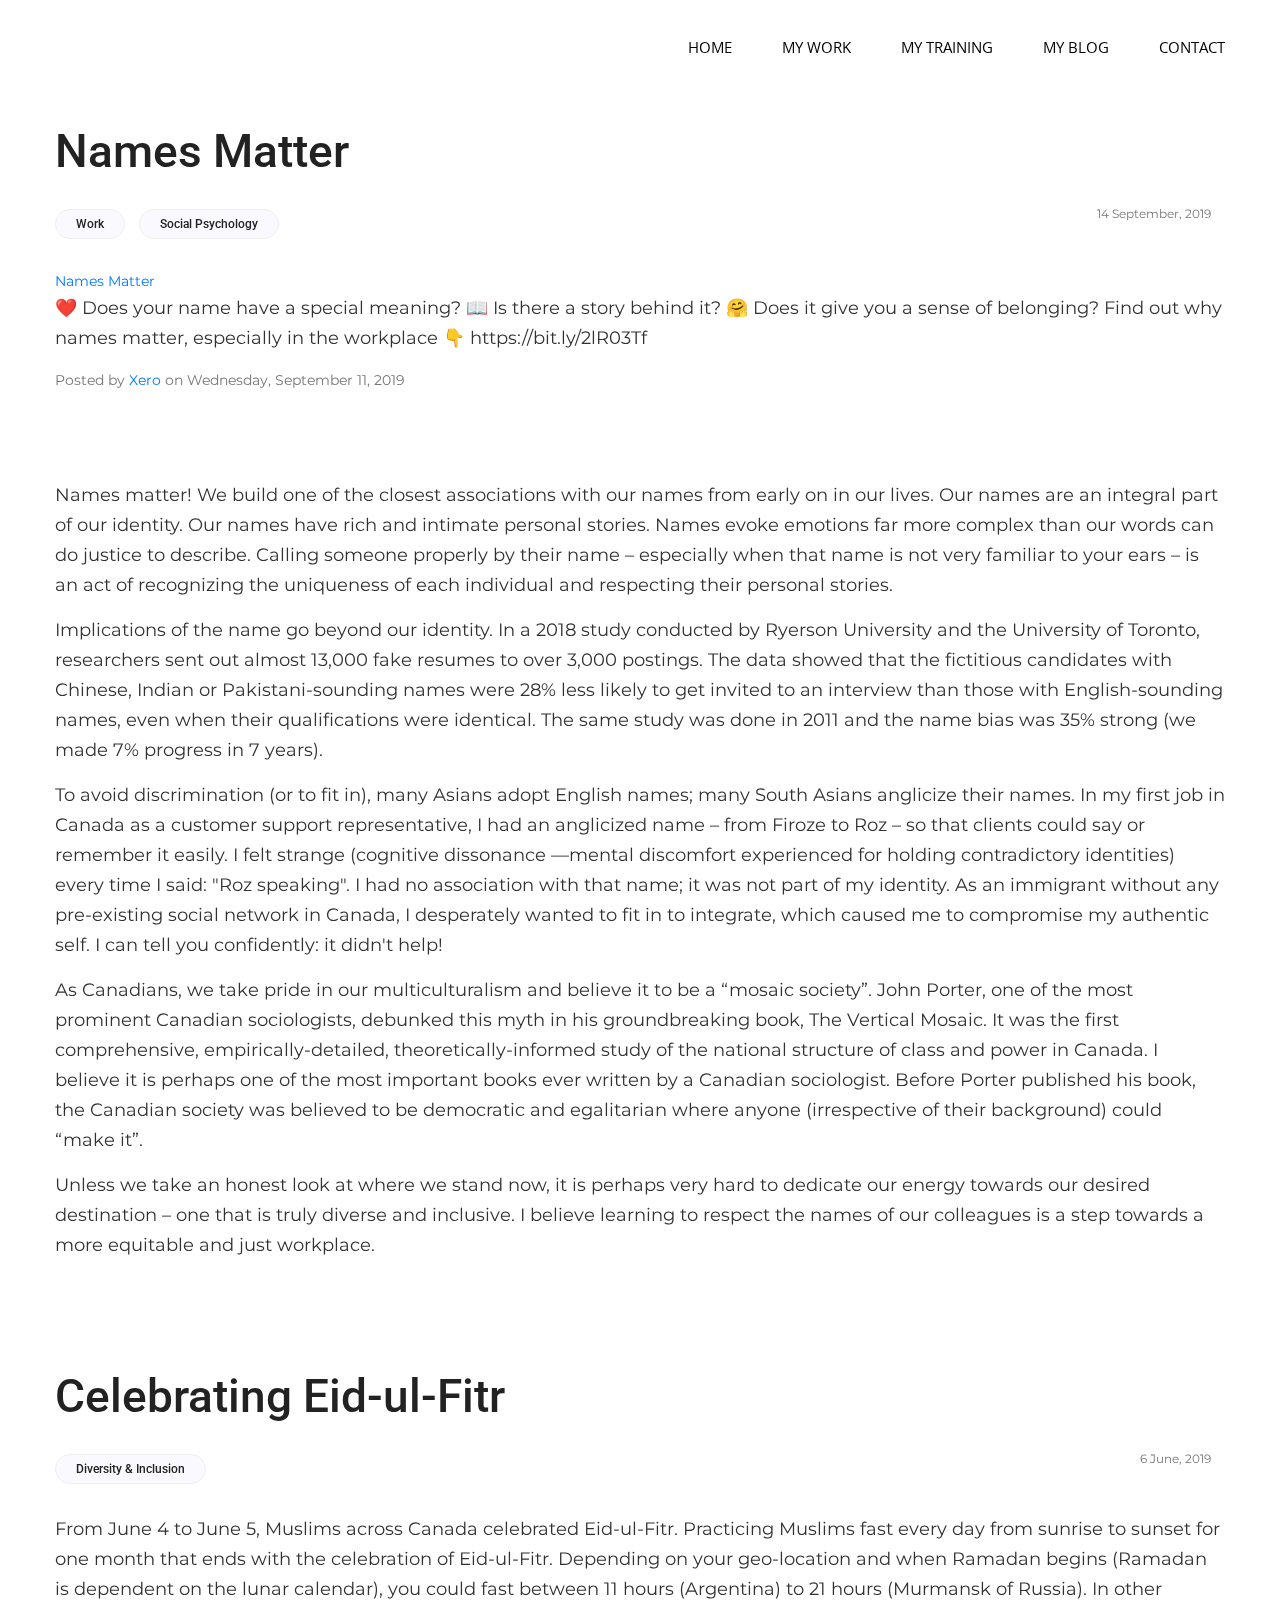
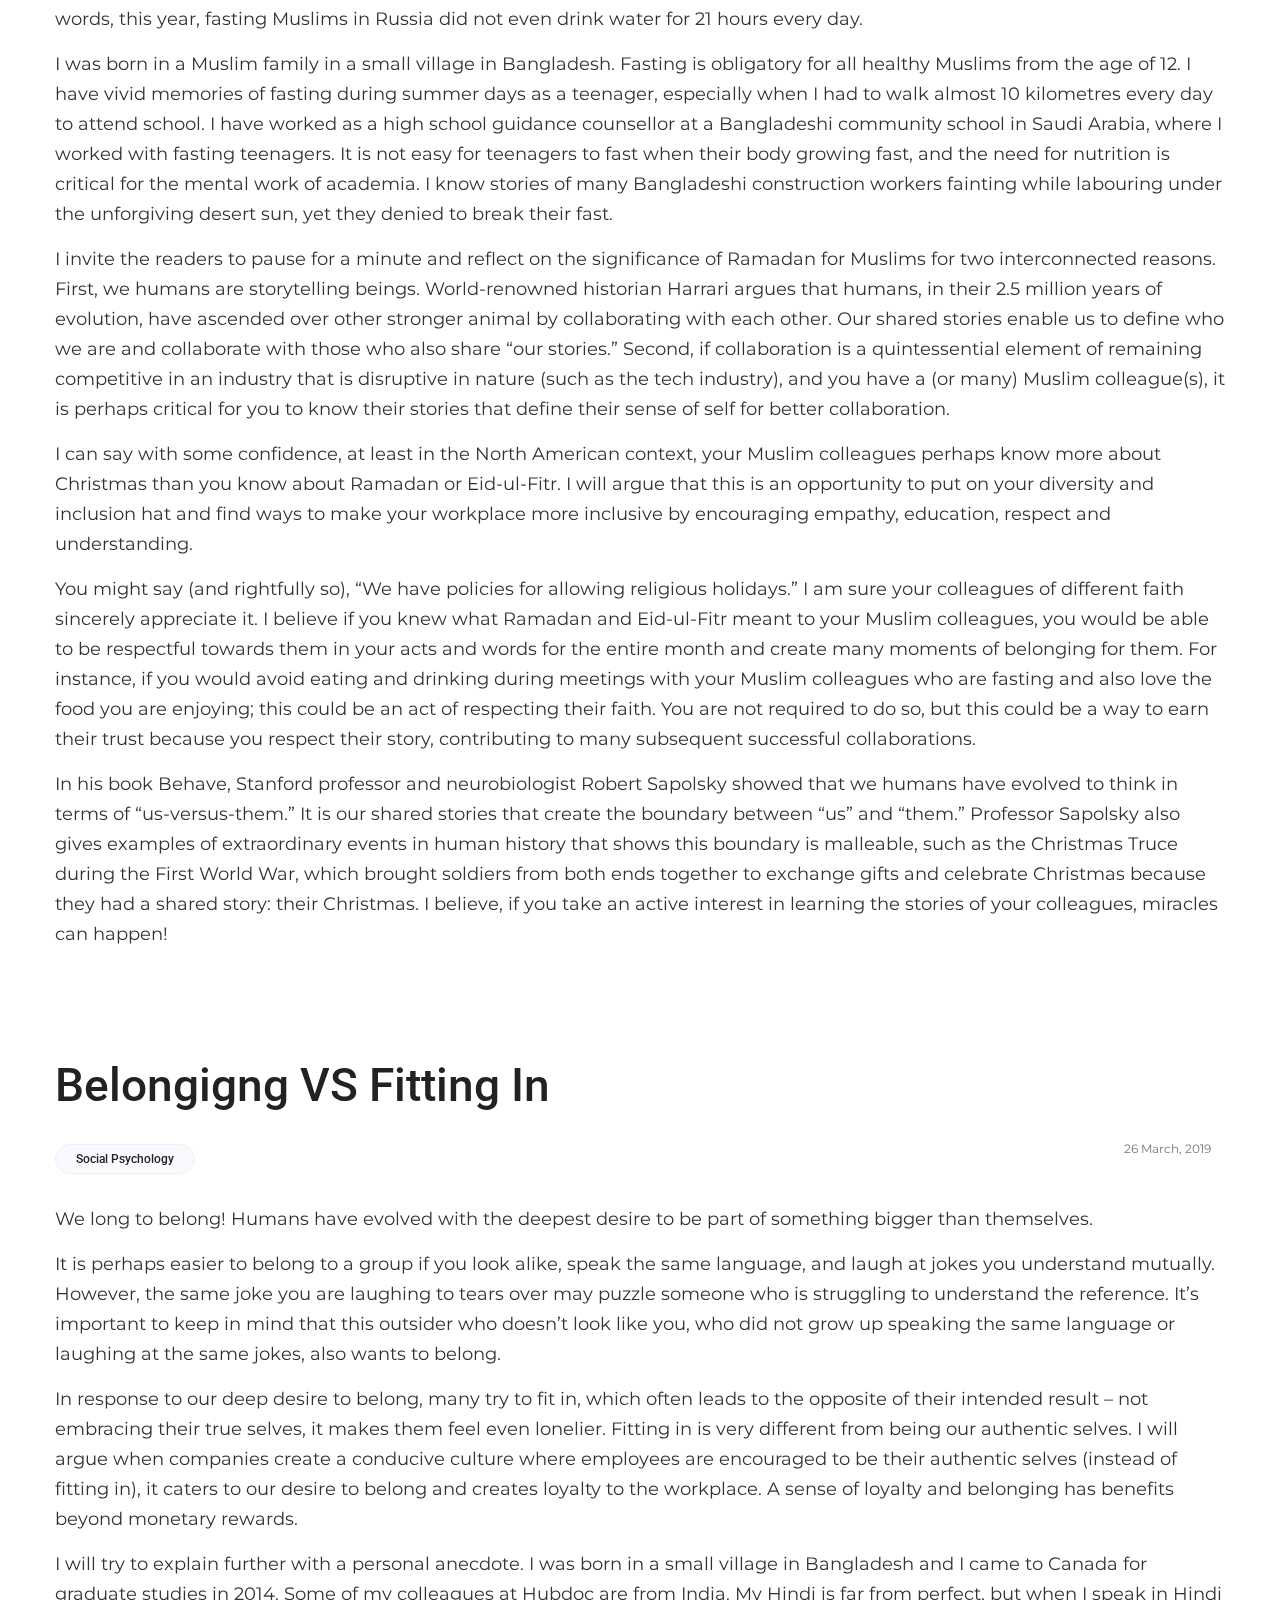
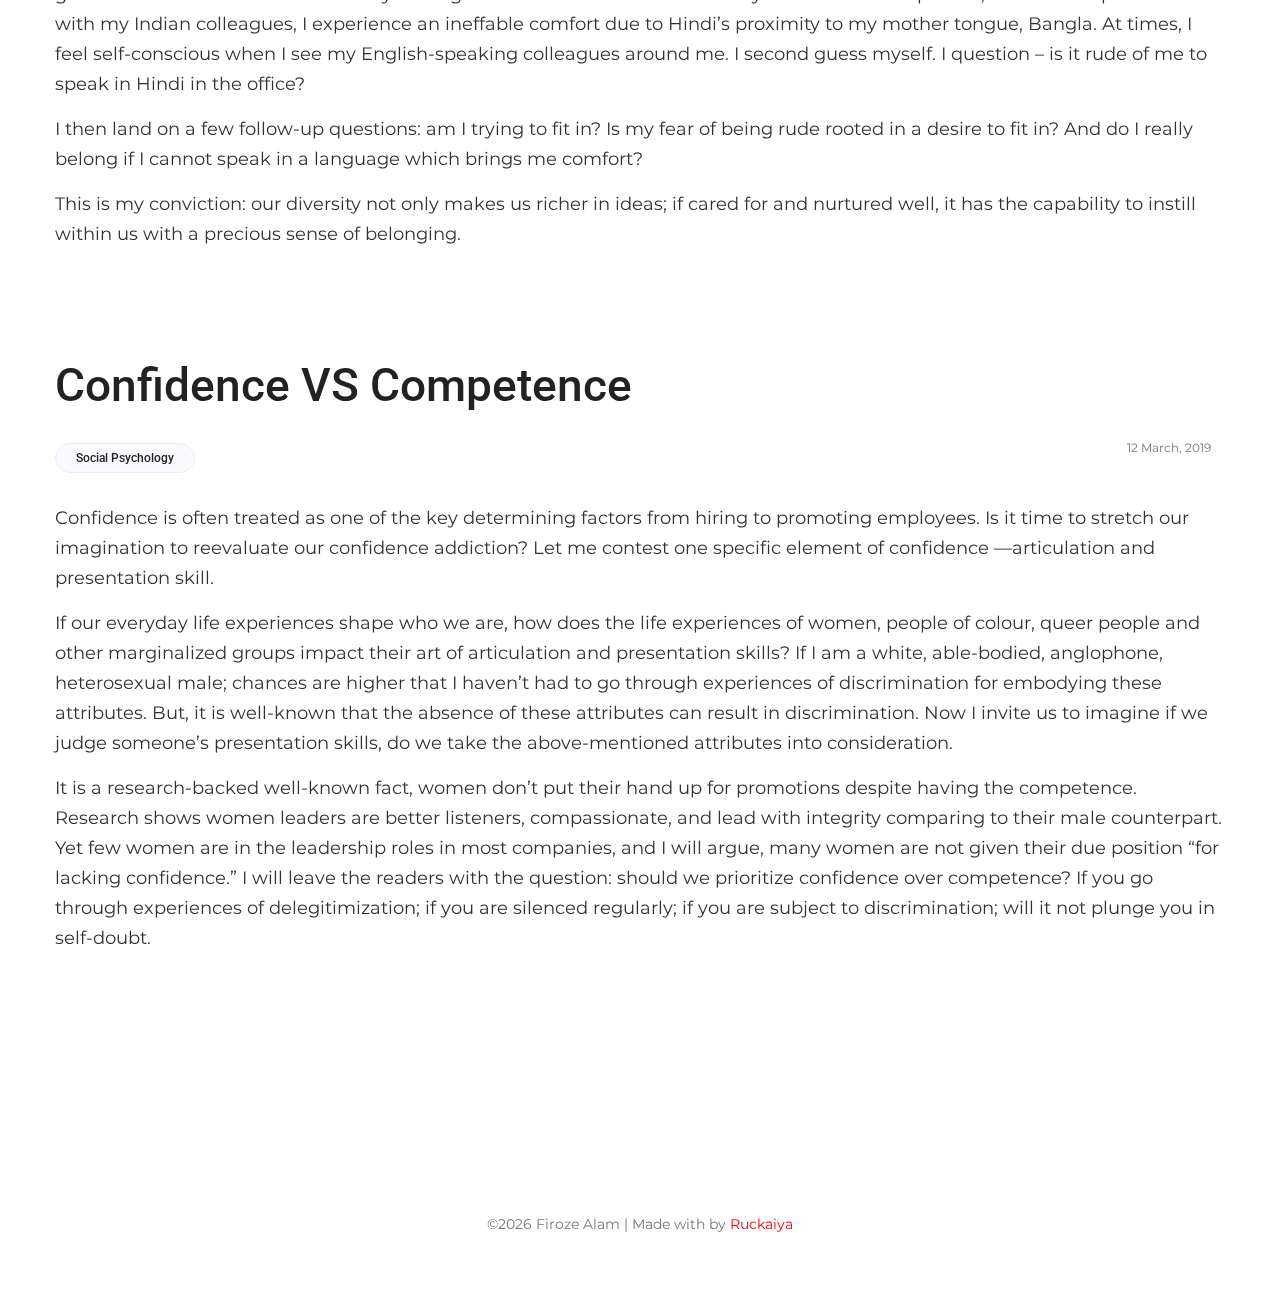
==== blog.html @ 30f8f7b8 "first commit" ====
<!DOCTYPE html>
<html lang="en">
<head>
    <meta charset="UTF-8">
    <meta name="viewport" content="width=device-width, initial-scale=1.0">
    <meta http-equiv="X-UA-Compatible" content="ie=edge">
    <link rel="stylesheet" href="https://use.fontawesome.com/releases/v5.8.1/css/all.css" integrity="sha384-50oBUHEmvpQ+1lW4y57PTFmhCaXp0ML5d60M1M7uH2+nqUivzIebhndOJK28anvf" crossorigin="anonymous">
    <link href="https://fonts.googleapis.com/css?family=Ubuntu" rel="stylesheet">
    <link rel="stylesheet" href="https://maxcdn.bootstrapcdn.com/bootstrap/4.0.0/css/bootstrap.min.css" integrity="sha384-Gn5384xqQ1aoWXA+058RXPxPg6fy4IWvTNh0E263XmFcJlSAwiGgFAW/dAiS6JXm" crossorigin="anonymous">
    <link rel="stylesheet" href="style.css">
    <link rel="stylesheet" href="blog.css">
    <title> Firoze Alam </title>
</head>
<body>
    <!--start header-->
            <header class="clearfix">
               
              <a href="#" class="responsive">menu</a>
              <nav>
                  <ul>
                  <li><a href="index.html">HOME</a></li>
                  <li><a href="#">MY WORK</a></li>
                  <li><a href="#">MY TRAINING</a></li>
                  <li><a href="blog.html">MY BLOG</a></li>
                  <li><a href="#">CONTACT</a></li>
                </ul>
              </nav>
            </header>

          
        
        <!--================Blog Area =================-->
        <section class="blog_area p_120 single-post-area">

            <div class="container blog-container">
                <div class="row">
                    <div class="col-lg-12">
       					<div class="main_blog_details">
       						
       						<a href="#"><h4> Names Matter </h4></a>
       						<div class="user_details">
       							<div class="float-left">
                                    <a href="#"> Work </a>
       								<a href="#"> Social Psychology </a>
       							</div>
       							<div class="float-right">
       								<div class="media">
       									<div class="media-body">
       										<p>14 September, 2019 </p>
       									</div>
       									<div class="d-flex">
       										
       									</div>
       								</div>
       							</div>
                               </div>
                               <div id="fb-root"></div>
                                <script async defer crossorigin="anonymous" src="https://connect.facebook.net/en_US/sdk.js#xfbml=1&version=v5.0"></script>
                                <div class="fb-video vid-center" data-href="https://www.facebook.com/watch/?v=378647442811120" data-width="600" data-show-text="true"><blockquote cite="https://developers.facebook.com/Xero.Accounting/videos/378647442811120/" class="fb-xfbml-parse-ignore"><a href="https://developers.facebook.com/Xero.Accounting/videos/378647442811120/">Names Matter</a><p>❤️ Does your name have a special meaning?
                                📖 Is there a story behind it?
                                🤗 Does it give you a sense of belonging?

                                Find out why names matter, especially in the workplace 👇 https://bit.ly/2lR03Tf</p>Posted by <a href="https://www.facebook.com/Xero.Accounting/">Xero</a> on Wednesday, September 11, 2019</blockquote></div>
                              
                                <br> <br> <br>
                             <p>Names matter! We build one of the closest associations with our names from early on in our lives. Our names are an integral part of our identity. Our names have rich and intimate personal stories. Names evoke emotions far more complex than our words can do justice to describe. Calling someone properly by their name – especially when that name is not very familiar to your ears – is an act of recognizing the uniqueness of each individual and respecting their personal stories.
                            </p>
                            <p>Implications of the name go beyond our identity. In a 2018 study conducted by Ryerson University and the University of Toronto, researchers sent out almost 13,000 fake resumes to over 3,000 postings. The data showed that the fictitious candidates with Chinese, Indian or Pakistani-sounding names were 28% less likely to get invited to an interview than those with English-sounding names, even when their qualifications were identical. The same study was done in 2011 and the name bias was 35% strong (we made 7% progress in 7 years).
                            </p>
                            <p>To avoid discrimination (or to fit in), many Asians adopt English names; many South Asians anglicize their names. In my first job in Canada as a customer support representative, I had an anglicized name – from Firoze to Roz – so that clients could say or remember it easily. I felt strange (cognitive dissonance —mental discomfort experienced for holding contradictory identities) every time I said: "Roz speaking". I had no association with that name; it was not part of my identity. As an immigrant without any pre-existing social network in Canada, I desperately wanted to fit in to integrate, which caused me to compromise my authentic self. I can tell you confidently: it didn't help!
                            </p>
                            <p>As Canadians, we take pride in our multiculturalism and believe it to be a “mosaic society”. John Porter, one of the most prominent Canadian sociologists, debunked this myth in his groundbreaking book, The Vertical Mosaic. It was the first comprehensive, empirically-detailed, theoretically-informed study of the national structure of class and power in Canada. I believe it is perhaps one of the most important books ever written by a Canadian sociologist. Before Porter published his book, the Canadian society was believed to be democratic and egalitarian where anyone (irrespective of their background) could “make it”.</p>
                            
                            <p>Unless we take an honest look at where we stand now, it is perhaps very hard to dedicate our energy towards our desired destination – one that is truly diverse and inclusive. I believe learning to respect the names of our colleagues is a step towards a more equitable and just workplace.
                            </p>
                        </div>                       
        			</div>
                        </div>
                    </div>
            </div>

            <div class="container blog-container">
                <div class="row">
                    <div class="col-lg-12">
       					<div class="main_blog_details">
       						<img class="img-fluid" src="img/blog/news-blog.jpg" alt="">
       						<a href="#"><h4> Celebrating Eid-ul-Fitr  </h4></a>
       						<div class="user_details">
       							<div class="float-left">
       								<a href="#"> Diversity & Inclusion </a>
       							</div>
       							<div class="float-right">
       								<div class="media">
       									<div class="media-body">
       										<p>6 June, 2019 </p>
       									</div>
       									<div class="d-flex">
       										
       									</div>
       								</div>
       							</div>
                               </div>
                               
                               <p>From June 4 to June 5, Muslims across Canada celebrated Eid-ul-Fitr. Practicing Muslims fast every day from sunrise to sunset for one month that ends with the celebration of Eid-ul-Fitr. Depending on your geo-location and when Ramadan begins (Ramadan is dependent on the lunar calendar), you could fast between 11 hours (Argentina) to 21 hours (Murmansk of Russia). In other words, this year, fasting Muslims in Russia did not even drink water for 21 hours every day.
                               </p>

                               <p>I was born in a Muslim family in a small village in Bangladesh. Fasting is obligatory for all healthy Muslims from the age of 12. I have vivid memories of fasting during summer days as a teenager, especially when I had to walk almost 10 kilometres every day to attend school. I have worked as a high school guidance counsellor at a Bangladeshi community school in Saudi Arabia, where I worked with fasting teenagers. It is not easy for teenagers to fast when their body growing fast, and the need for nutrition is critical for the mental work of academia. I know stories of many Bangladeshi construction workers fainting while labouring under the unforgiving desert sun, yet they denied to break their fast.
                            </p>
                            <p>I invite the readers to pause for a minute and reflect on the significance of Ramadan for Muslims for two interconnected reasons. First, we humans are storytelling beings. World-renowned historian Harrari argues that humans, in their 2.5 million years of evolution, have ascended over other stronger animal by collaborating with each other. Our shared stories enable us to define who we are and collaborate with those who also share “our stories.” Second, if collaboration is a quintessential element of remaining competitive in an industry that is disruptive in nature (such as the tech industry), and you have a (or many) Muslim colleague(s), it is perhaps critical for you to know their stories that define their sense of self for better collaboration.
                            </p>
                             <p>I can say with some confidence, at least in the North American context, your Muslim colleagues perhaps know more about Christmas than you know about Ramadan or Eid-ul-Fitr. I will argue that this is an opportunity to put on your diversity and inclusion hat and find ways to make your workplace more inclusive by encouraging empathy, education, respect and understanding.
                            </p>
                            <p>You might say (and rightfully so), “We have policies for allowing religious holidays.” I am sure your colleagues of different faith sincerely appreciate it. I believe if you knew what Ramadan and Eid-ul-Fitr meant to your Muslim colleagues, you would be able to be respectful towards them in your acts and words for the entire month and create many moments of belonging for them. For instance, if you would avoid eating and drinking during meetings with your Muslim colleagues who are fasting and also love the food you are enjoying; this could be an act of respecting their faith. You are not required to do so, but this could be a way to earn their trust because you respect their story, contributing to many subsequent successful collaborations.</p>

                            <p>In his book Behave, Stanford professor and neurobiologist Robert Sapolsky showed that we humans have evolved to think in terms of “us-versus-them.” It is our shared stories that create the boundary between “us” and “them.” Professor Sapolsky also gives examples of extraordinary events in human history that shows this boundary is malleable, such as the Christmas Truce during the First World War, which brought soldiers from both ends together to exchange gifts and celebrate Christmas because they had a shared story: their Christmas. I believe, if you take an active interest in learning the stories of your colleagues, miracles can happen!
                            </p>
                        </div>                       
        			</div>
                        </div>
                    </div>
            </div>

            <div class="container blog-container">
                <div class="row">
                    <div class="col-lg-12">
       					<div class="main_blog_details">
       						<img class="img-fluid" src="img/blog/news-blog.jpg" alt="">
       						<a href="#"><h4> Belongigng VS Fitting In </h4></a>
       						<div class="user_details">
       							<div class="float-left">
       								<a href="#"> Social Psychology </a>
       							</div>
       							<div class="float-right">
       								<div class="media">
       									<div class="media-body">
       										<p>26 March, 2019 </p>
       									</div>
       									<div class="d-flex">
       										
       									</div>
       								</div>
       							</div>
                               </div>
                               
                              <p> We long to belong! Humans have evolved with the deepest desire to be part of something bigger than themselves. </p>
                                
                              <p> It is perhaps easier to belong to a group if you look alike, speak the same language, and laugh at jokes you understand mutually. However, the same joke you are laughing to tears over may puzzle someone who is struggling to understand the reference. It’s important to keep in mind that this outsider who doesn’t look like you, who did not grow up speaking the same language or laughing at the same jokes, also wants to belong.
                            </p>
                            <p> In response to our deep desire to belong, many try to fit in, which often leads to the opposite of their intended result – not embracing their true selves, it makes them feel even lonelier. Fitting in is very different from being our authentic selves. I will argue when companies create a conducive culture where employees are encouraged to be their authentic selves (instead of fitting in), it caters to our desire to belong and creates loyalty to the workplace. A sense of loyalty and belonging has benefits beyond monetary rewards.  
                            </p>

                            <p>I will try to explain further with a personal anecdote. I was born in a small village in Bangladesh and I came to Canada for graduate studies in 2014. Some of my colleagues at Hubdoc are from India. My Hindi is far from perfect, but when I speak in Hindi with my Indian colleagues, I experience an ineffable comfort due to Hindi’s proximity to my mother tongue, Bangla. At times, I feel self-conscious when I see my English-speaking colleagues around me. I second guess myself. I question – is it rude of me to speak in Hindi in the office?</p>
                           <p>I then land on a few follow-up questions: am I trying to fit in? Is my fear of being rude rooted in a desire to fit in? And do I really belong if I cannot speak in a language which brings me comfort?
                        </p>
                        <p>This is my conviction: our diversity not only makes us richer in ideas; if cared for and nurtured well, it has the capability to instill within us with a precious sense of belonging.

                        </p>
                        </div>                       
        			</div>
                        </div>
                    </div>
            </div>

            <div class="container blog-container">
                <div class="row">
                    <div class="col-lg-12">
       					<div class="main_blog_details">
       						<img class="img-fluid" src="img/blog/news-blog.jpg" alt="">
       						<a href="#"><h4>Confidence VS Competence </h4></a>
       						<div class="user_details">
       							<div class="float-left">
       								<a href="#"> Social Psychology </a>
       							</div>
       							<div class="float-right">
       								<div class="media">
       									<div class="media-body">
       										<p>12 March, 2019 </p>
       									</div>
       									<div class="d-flex">
       										<img src="img/blog/user-img.jpg" alt="">
       									</div>
       								</div>
       							</div>
                               </div>
                               
                               <p> Confidence is often treated as one of the key determining factors from hiring to promoting employees. Is it time to stretch our imagination to reevaluate our confidence addiction? Let me contest one specific element of confidence —articulation and presentation skill. </p>

                               <p> If our everyday life experiences shape who we are, how does the life experiences of women, people of colour, queer people and other marginalized groups impact their art of articulation and presentation skills? If I am a white, able-bodied, anglophone, heterosexual male; chances are higher that I haven’t had to go through experiences of discrimination for embodying these attributes. But, it is well-known that the absence of these attributes can result in discrimination.  Now I invite us to imagine if we judge someone’s presentation skills, do we take the above-mentioned attributes into consideration.
                               </p>

                               <p> It is a research-backed well-known fact, women don’t put their hand up for promotions despite having the competence. Research shows women leaders are better listeners, compassionate, and lead with integrity comparing to their male counterpart. Yet few women are in the leadership roles in most companies, and I will argue, many women are not given their due position “for lacking confidence.” I will leave the readers with the question: should we prioritize confidence over competence?  If you go through experiences of delegitimization; if you are silenced regularly; if you are subject to discrimination; will it not plunge you in self-doubt.
                            </p>

							<!-- <blockquote class="blockquote">
								<p class="mb-0"></p>
							</blockquote>						 -->
       					</div>                       
        			</div>
                        </div>
                    </div>
            </div>

           
        </section>
        <!--================Blog Area =================-->
        
        <!--================ start footer Area  =================-->	
        <footer class="footer-area">
            <div class="container">
                <div class="row footer-bottom d-flex justify-content-between align-items-center">
                    <p class="col-lg-12 footer-text text-center">
&copy;<script>document.write(new Date().getFullYear());</script> Firoze Alam | Made with <i class="fa fa-heart" aria-hidden="true"></i> by <a href="" target="_blank" style="color: red;" >  Ruckaiya</a>
</p>
                </div>
            </div>
        </footer>
		<!--================ End footer Area  =================-->
        
        

    <script src="https://ajax.googleapis.com/ajax/libs/jquery/3.4.0/jquery.min.js"></script>
    <script>
        $('a.responsive').click( function() {
          $('nav').slideToggle(300);
    	});
    </script>
</body>
</html>
---- style.css ----
@import url('https://fonts.googleapis.com/css?family=Fredoka+One|Montserrat&display=swap');
@import url("https://fonts.googleapis.com/css?family=Open+Sans:400,600,700|Roboto:300,400,500,700");

body {
  font-family: Montserrat;
}
header{
    padding-left: 40px;
} 
/*hide all responsive-only elements*/
.responsive {
    display: none;
}

nav {
  float: right;
  text-align: center;
  display: flex;
  justify-content: space-around;
  padding-left: 30px;
}

nav ul {
  position: sticky;
  top: 0;
  margin: 20px;
  padding: 0;
  list-style: none;
}
nav ul li {
  float: left;
  margin-right: 20px;
}

nav ul li a {
  color: #000;
  display: inline-block;
  padding: 15px 15px;
  text-decoration: none;
  font-size: 15px;
  font-family: "Open Sans", sans-serif;

}

nav ul li a:hover {
  color: turquoise;
  text-decoration: none;
}

.bar {
    width: 30px;
    height: 3px;
    background-color: black;
    margin: 6px 0;
  }


@media only screen and (max-width : 720px) {
  .responsive {
      display: none;
}
  
  
  a.responsive {
    display: inline-block;
    float: right;
    padding: 15px 20px;
    color: #000;
    font-size: 24px;
  }

  nav {
    display: none;
    width: 100%;
    background: rgb(243, 243, 243);
    top: 52px;
    left: 0px;
  }

  nav ul li {
    margin: 0;
    cursor: pointer;
    float: none;
    border-bottom: 1px solid #fff;
  }
  
  nav ul li a { 
    display: block; 
    padding-left: 3%; 
    
  }
}


@media only screen and (max-width: 769px){
    .img-column{
        background-image: url(img/firozealam_2.png);
        margin-left: 40px;
        text-align: center;
    }
}

@media only screen and (min-width: 769px){
    img{
        width: 35%;
        margin-left: 20px;
        position: fixed;
        top: 70px;
    }
}

@media only screen and (min-width: 1539px){
  img{
      width: 35%;
      margin-left: 30px;
      position: fixed;
      top: 230px;
  }
}

.about-h2,
.passion-h2,
.portfolio-h2,
.contact-h2 {
	position: relative;
    margin: 8rem 0 10px 0;
    font-weight: 600;

}

.about-h2:before,
.passion-h2:before,
.portfolio-h2:before,
.contact-h2:before {
    font-family: serif;
    font-weight: 900;
    font-size: 8rem;
	color: rgb(215, 247, 255);
	position: absolute;
    left: 0px;
	z-index: -1;
	content: "";
	position: absolute;
	top: -80px;
	width: 100%;
}

.about-h2:before {
	content: "about";
}

.passion-h2:before {
	content: "passion";
}

.portfolio-h2:before {
	content: "portfolio";
}

.contact-h2:before {
	content: "let's talk";
}

@media only screen and (max-width:450px){

    img{
        margin: 0;
        width: 100%;
    }

    .about-h2,
.passion-h2,
.portfolio-h2,
.contact-h2 {
    font-size: 22px;
    margin-top: 70px;
    color: #333;
    font-style: initial;

}
    .about-h2:before,
.passion-h2:before,
.portfolio-h2:before,
.contact-h2:before {
    font-style: normal;
    font-family: serif;
    font-weight: 900;
    font-size: 4.5rem;
	color: rgba(194, 243, 255, 0.884);
	position: absolute;
    left: 0px;
	z-index: -1;
	content: "";
	position: absolute;
	top: -48px;
	width: 100%;
}
.about-h2:before {
	content: "about";
}

.passion-h2:before {
	content: "passion";
}

.portfolio-h2:before {
	content: "portfolio";
}

.contact-h2:before {
	content: "let's talk";
}

}

.name {
    font-size: 3rem;
    margin-top: 26px;
    margin-bottom: 10px;
}

.description{
    line-height: 1.6;
    font-size: 22px;
    text-align: justify;
    padding-top: 15px;
}

@media (max-width:600px) {
  .description {
    text-align: left;
  }
}

/* AREAS OF INTEREST */
.passion ul{
    padding-top: 50px;
}
.passion ul li{
  font-size: 22px;
  padding-top: 10px;
}
---- blog.css ----
/*=================== fonts ====================*/
@import url("https://fonts.googleapis.com/css?family=Open+Sans:400,600,700|Roboto:300,400,500,700");
/*---------------------------------------------------- */
/*----------------------------------------------------*/
.list {
  list-style: none;
  margin: 0px;
  padding: 0px;
}

a {
  text-decoration: none;
  -webkit-transition: all 0.3s ease-in-out;
  -o-transition: all 0.3s ease-in-out;
  transition: all 0.3s ease-in-out;
}

a:hover, a:focus {
  text-decoration: none;
  outline: none;
}

.row.m0 {
  margin: 0px;
}

body {
  line-height: 24px;
  font-size: 14px;
  /* font-family: "Open Sans", sans-serif; */
  font-weight: normal;
  color: #777777;
}

h1, h2, h3, h4, h5, h6 {
  font-family: "Roboto", sans-serif;
  font-weight: 500;
}

button:focus {
  outline: none;
  -webkit-box-shadow: none;
  box-shadow: none;
}

.p_120 {
  padding-top: 0px;
  padding-bottom: 100px;
}

.p_100 {
  padding-top: 100px;
  padding-bottom: 100px;
}

.pad_top {
  padding-top: 120px;
}

.mt-25 {
  margin-top: 25px;
}

.mt-100 {
  margin-top: 100px;
}

.p0 {
  padding-left: 0px;
  padding-right: 0px;
}

@media (min-width: 1200px) {
  .container {
    max-width: 1200px;
  }
}

.blog-container {
  margin-bottom: 4rem;
}

.main_blog_details h4 {
  font-size: 46px;
  font-weight: 500;
  color: #222222;
  margin-bottom: 20px;
  margin-top: 30px;
}

.main_blog_details .user_details {
  overflow: hidden;
  margin-bottom: 30px;
}

.main_blog_details .user_details .float-left a {
  display: inline-block;
  border: 1px solid #eeeeee;
  text-align: center;
  padding: 0px 20px;
  font-size: 12px;
  color: #222222;
  font-family: "Roboto", sans-serif;
  font-weight: 500;
  line-height: 28px;
  background: #f9f9ff;
  border-radius: 15px;
  -webkit-transition: all 300ms linear 0s;
  -o-transition: all 300ms linear 0s;
  transition: all 300ms linear 0s;
  margin-right: 10px;
  margin-top: 10px;
}

.main_blog_details .user_details .float-left a:hover {
  background: turquoise;
  color: #fff;
}

.main_blog_details .user_details .float-right .media {
  text-align: right;
  vertical-align: middle;
}

.main_blog_details .user_details .float-right .media .media-body {
  text-align: right;
  vertical-align: middle;
  -ms-flex-item-align: center;
  align-self: center;
}

.main_blog_details .user_details .float-right .media .media-body h5 {
  margin-bottom: 0px;
  font-size: 14px;
  color: #222222;
  margin-bottom: 5px;
}

.main_blog_details .user_details .float-right .media .media-body p {
  font-size: 12px;
  color: #777777;
  margin-bottom: 0px;
}

.main_blog_details .user_details .float-right .media .d-flex {
  padding-left: 14px;
  vertical-align: middle;
  -ms-flex-item-align: center;
  align-self: center;
}

.main_blog_details p {
  font-size: 18px;
  color: #313131;
  margin-bottom: 15px;
  line-height: 30px;
}

.main_blog_details .blockquote {
  background: #fff;
  padding: 30px;
  -webkit-box-shadow: -20.84px 21.58px 30px 0px rgba(176, 176, 176, 0.1);
  box-shadow: -20.84px 21.58px 30px 0px rgba(176, 176, 176, 0.1);
  margin: 35px 0px;
}

.main_blog_details .blockquote p {
  background: #f9f9ff;
  margin-bottom: 0px;
  border-left: 2px solid turquoise;
  padding: 30px;
}

.main_blog_details .news_d_footer {
  overflow: hidden;
  border-top: 1px solid #eeeeee;
  display: -webkit-box;
  display: -ms-flexbox;
  display: flex;
  width: 100%;
  padding-top: 15px;
  margin-top: 40px;
}

.main_blog_details .news_d_footer a {
  font-size: 14px;
  font-family: "Open Sans", sans-serif;
  color: #777777;
}

.main_blog_details .news_d_footer a i {
  padding-right: 8px;
}

.main_blog_details .news_d_footer .news_socail a {
  margin-right: 10px;
  color: #cccccc;
  font-size: 14px;
}

.main_blog_details .news_d_footer .news_socail a:hover {
  color: turquoise;
}

.main_blog_details .news_d_footer .news_socail a:last-child {
  margin-right: 0px;
}



/*============== footer-area css ===============*/
.footer-area {
  /* background: #222222; */
  padding-top: 80px;
  padding-bottom: 50px;
}

.fa-heart {
  color: red;
}
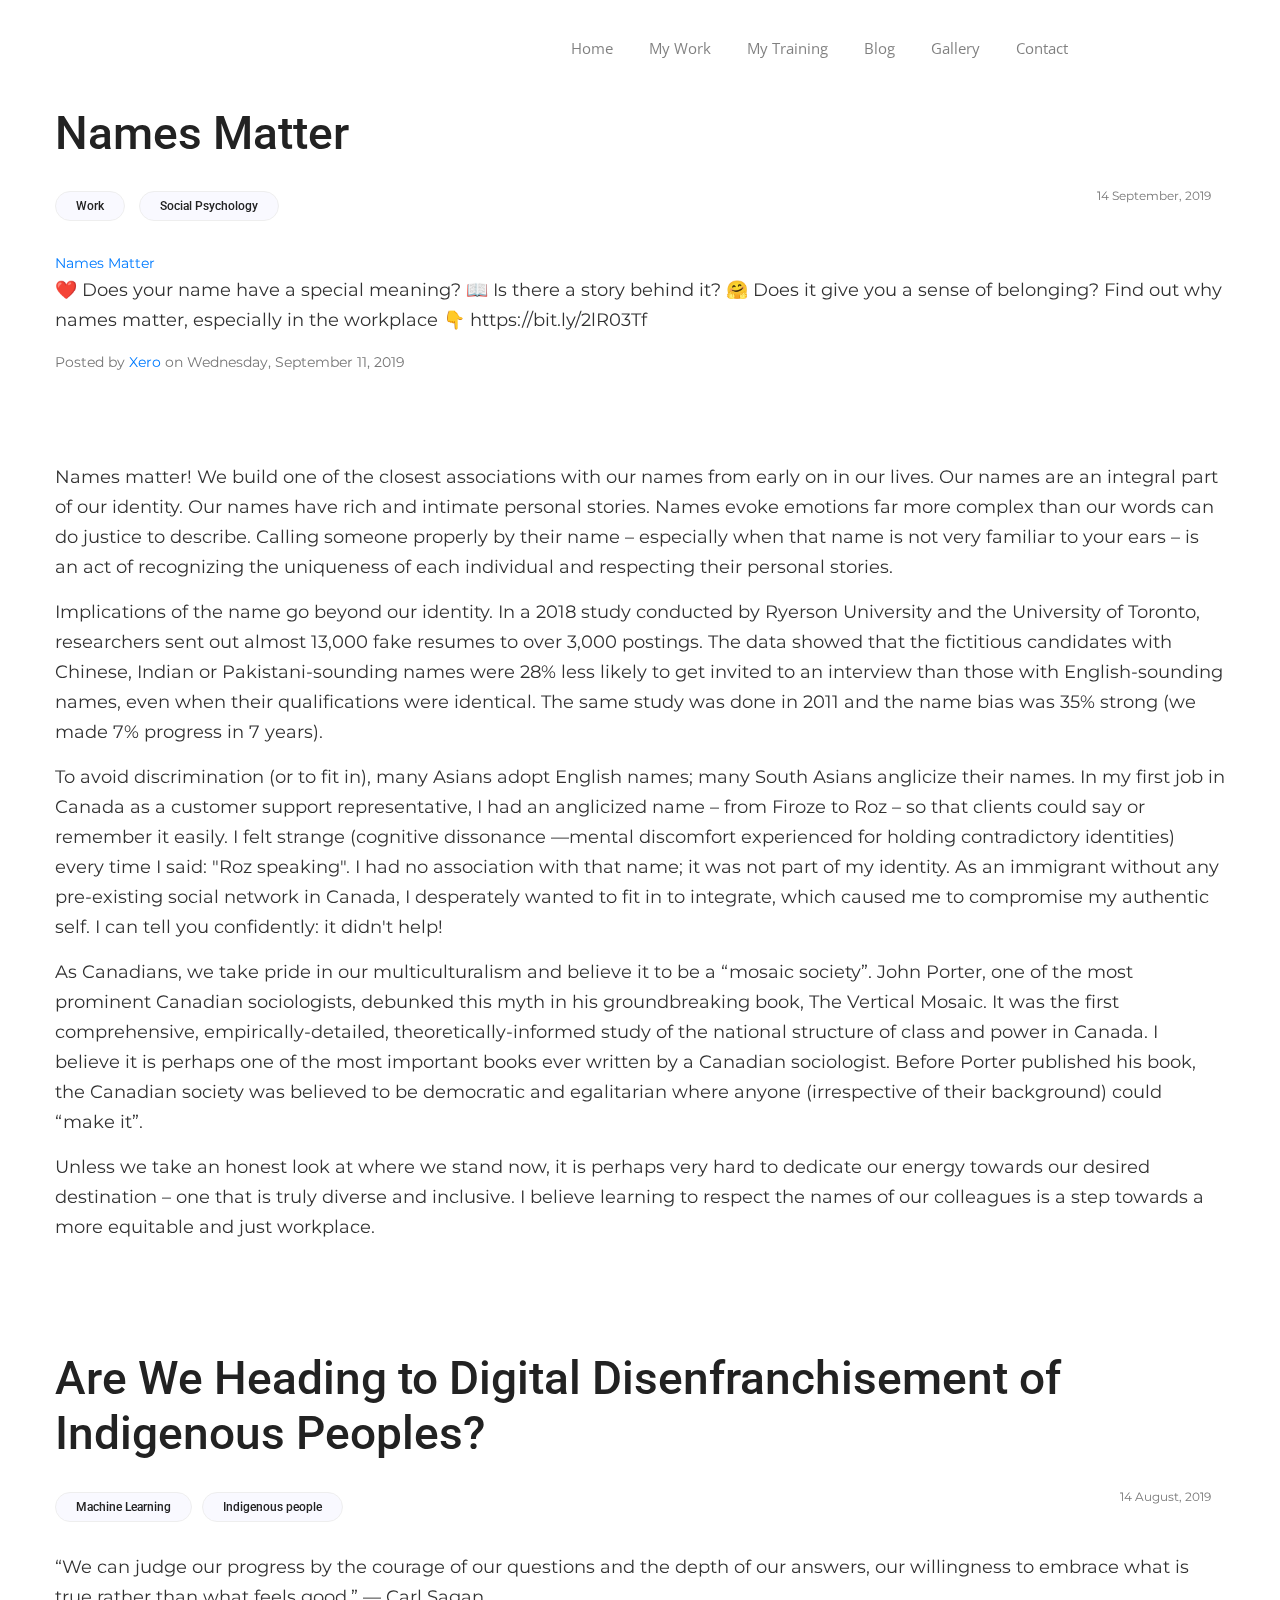
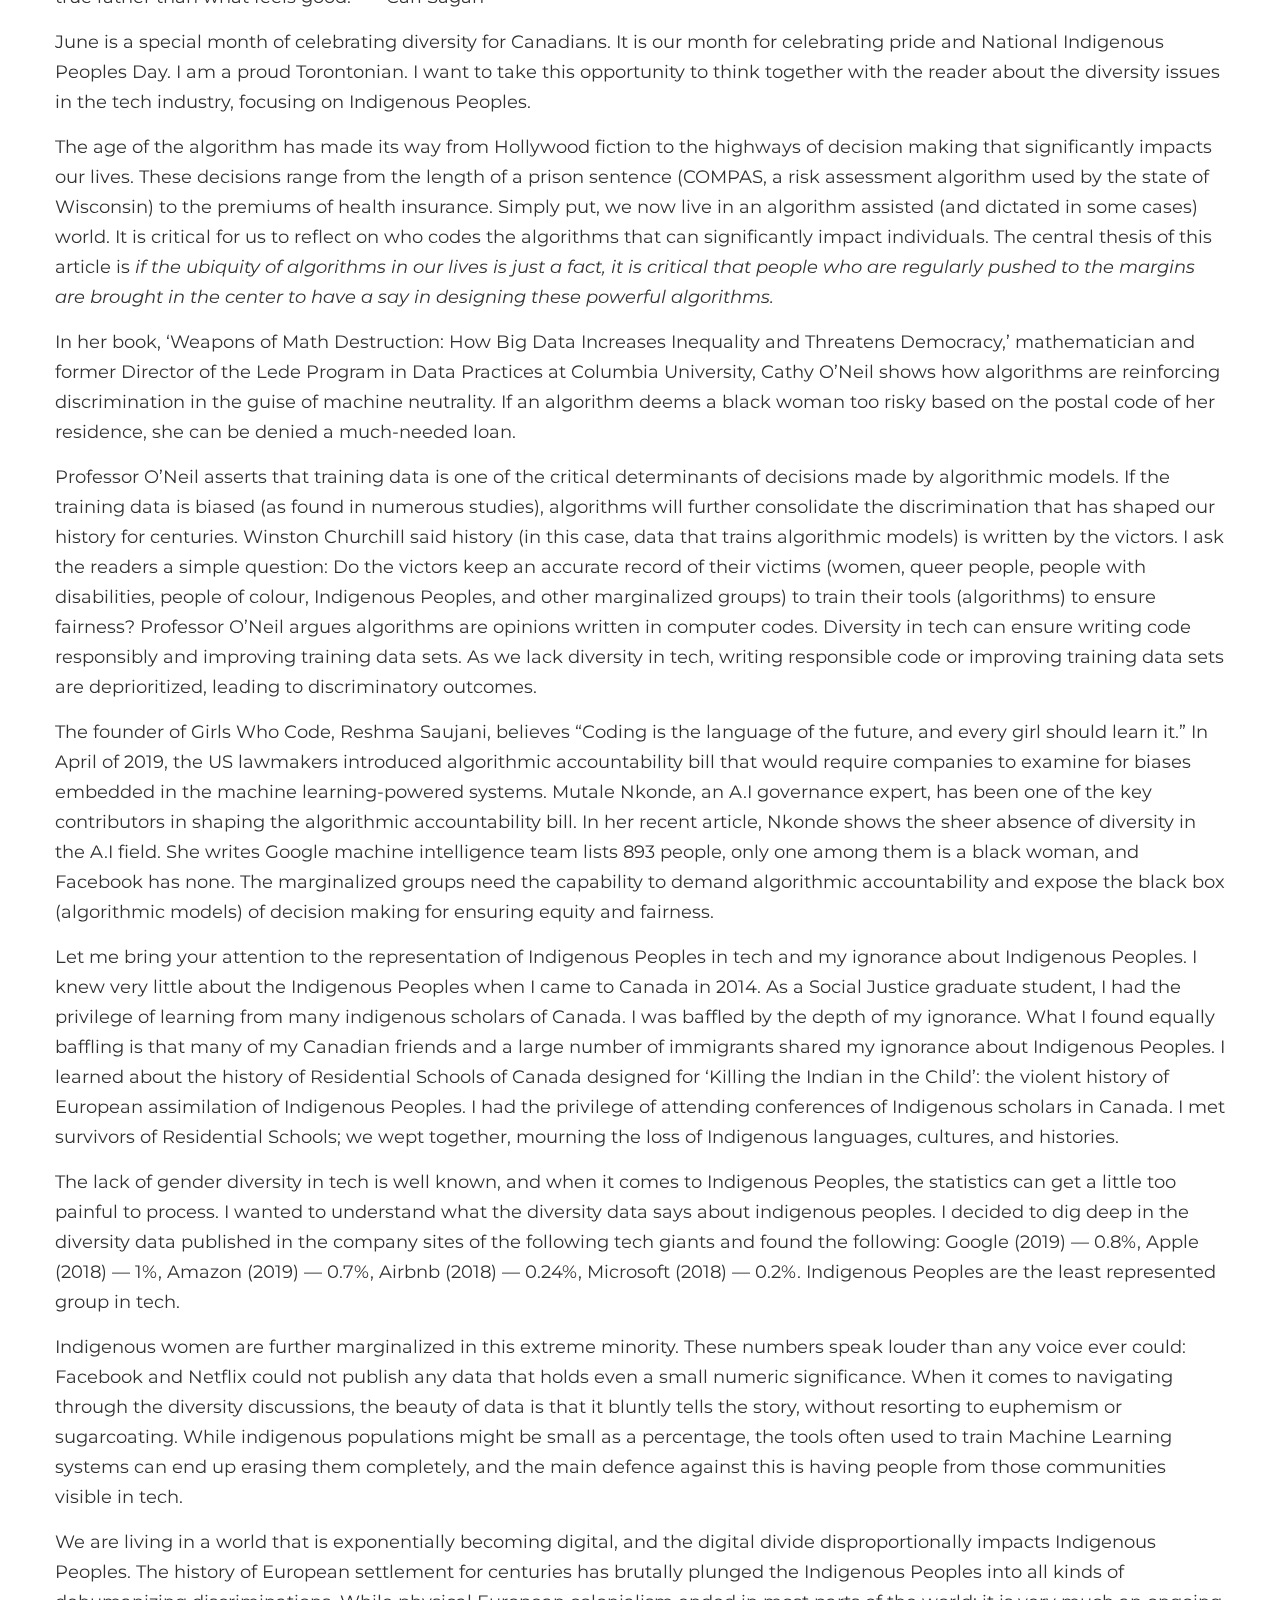
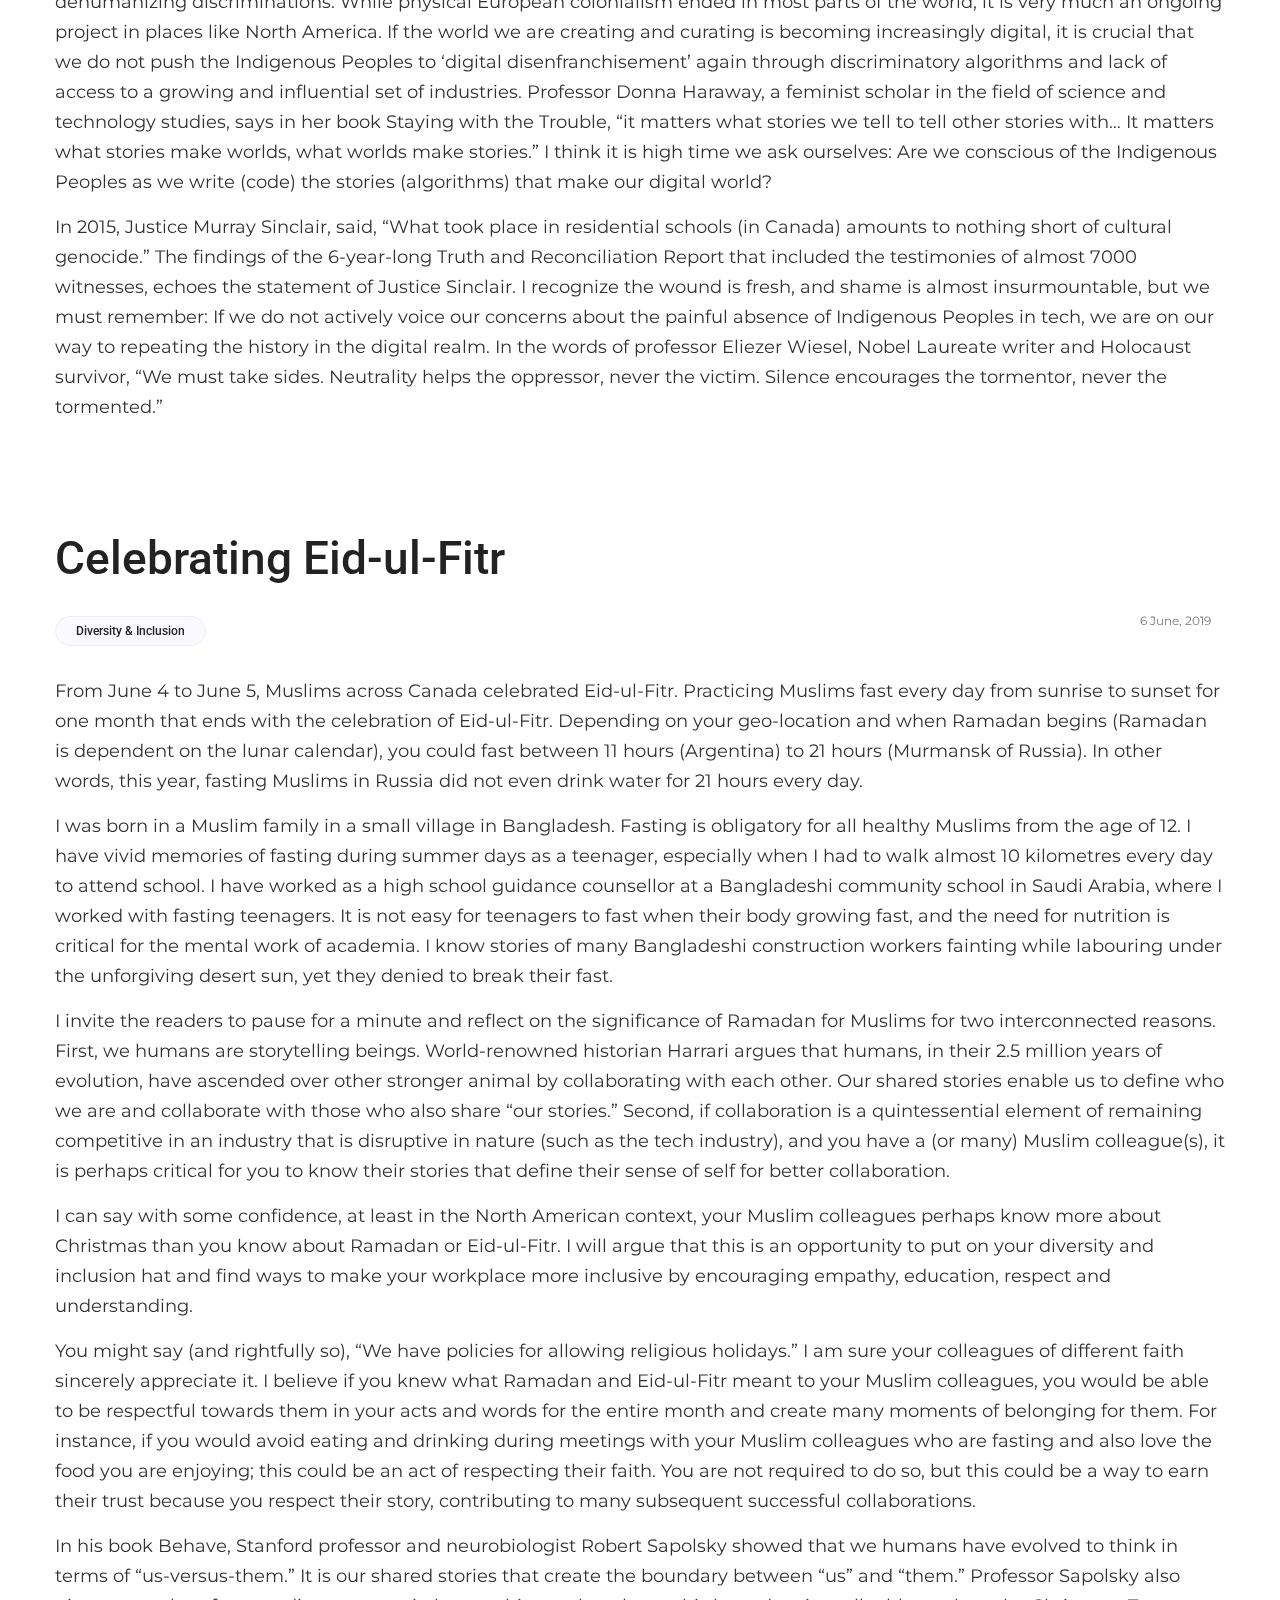
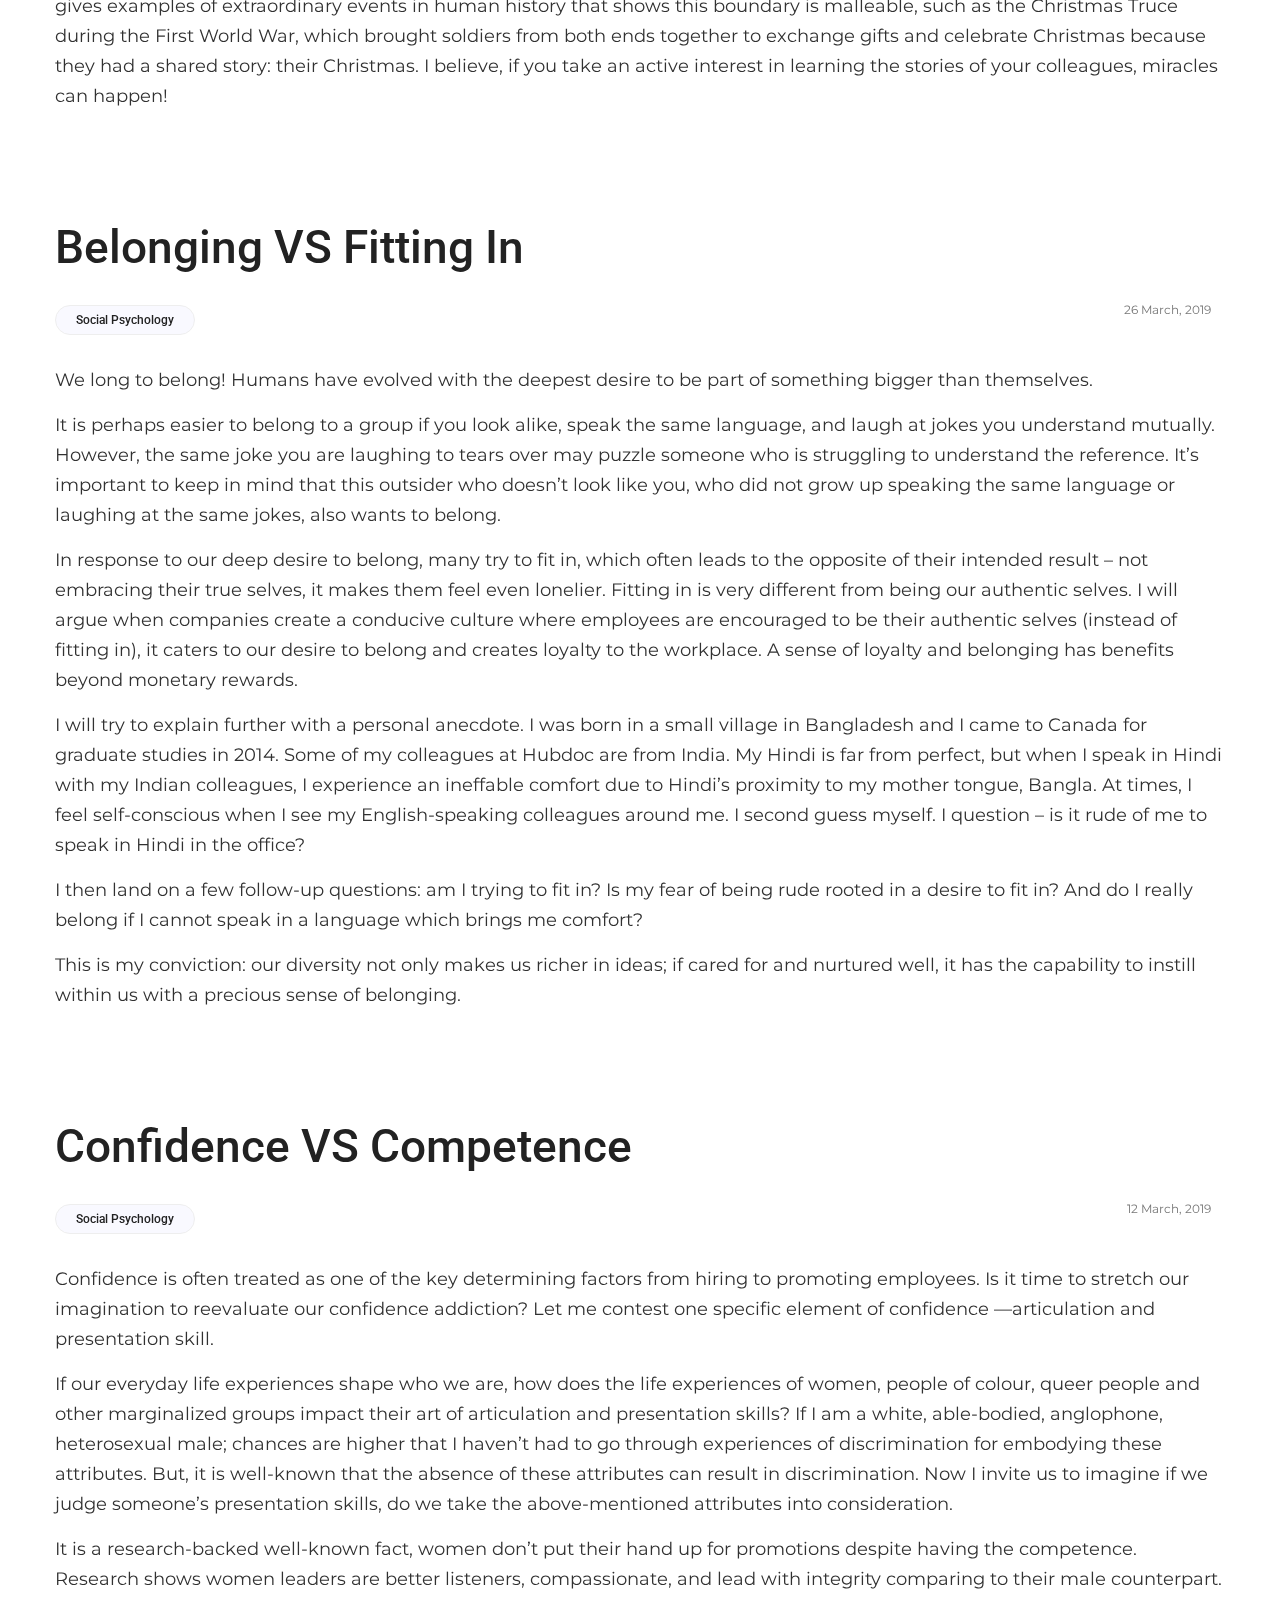
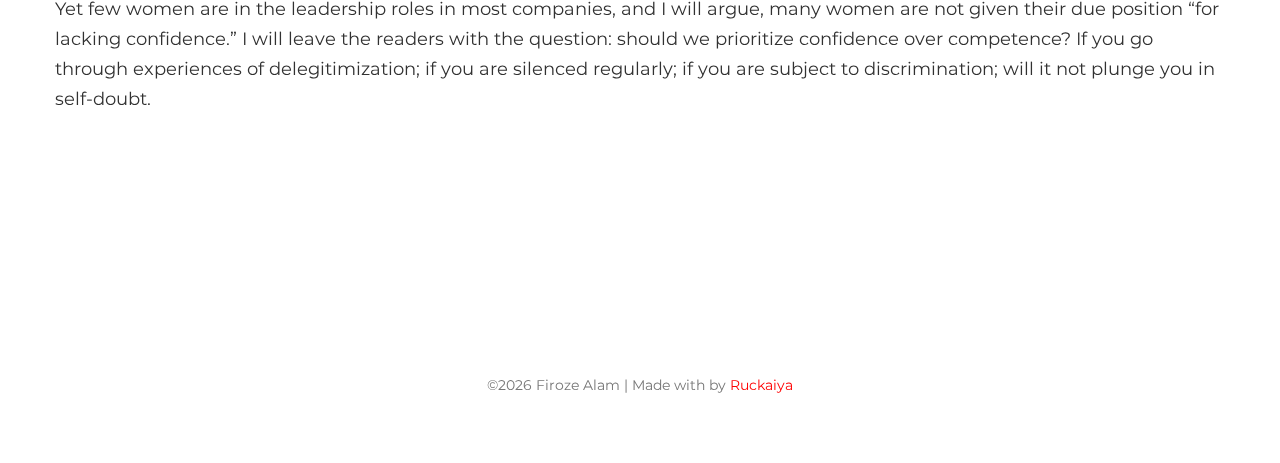
==== commit 9c3c8ea0: "Update blog.html" ====
--- a/blog.html
+++ b/blog.html
@@ -1,228 +1,488 @@
 <!DOCTYPE html>
 <html lang="en">
+
 <head>
     <meta charset="UTF-8">
     <meta name="viewport" content="width=device-width, initial-scale=1.0">
     <meta http-equiv="X-UA-Compatible" content="ie=edge">
-    <link rel="stylesheet" href="https://use.fontawesome.com/releases/v5.8.1/css/all.css" integrity="sha384-50oBUHEmvpQ+1lW4y57PTFmhCaXp0ML5d60M1M7uH2+nqUivzIebhndOJK28anvf" crossorigin="anonymous">
-    <link href="https://fonts.googleapis.com/css?family=Ubuntu" rel="stylesheet">
-    <link rel="stylesheet" href="https://maxcdn.bootstrapcdn.com/bootstrap/4.0.0/css/bootstrap.min.css" integrity="sha384-Gn5384xqQ1aoWXA+058RXPxPg6fy4IWvTNh0E263XmFcJlSAwiGgFAW/dAiS6JXm" crossorigin="anonymous">
+    <link rel="stylesheet" href="https://maxcdn.bootstrapcdn.com/bootstrap/4.0.0/css/bootstrap.min.css">
+    <script src="https://ajax.googleapis.com/ajax/libs/jquery/3.3.1/jquery.min.js"></script>
+    <script src="https://cdnjs.cloudflare.com/ajax/libs/popper.js/1.12.9/umd/popper.min.js"></script>
+    <script src="https://maxcdn.bootstrapcdn.com/bootstrap/4.0.0/js/bootstrap.min.js"></script>
+    <script src="https://use.fontawesome.com/releases/v5.0.7/js/all.js"></script>
     <link rel="stylesheet" href="style.css">
     <link rel="stylesheet" href="blog.css">
     <title> Firoze Alam </title>
 </head>
+
 <body>
     <!--start header-->
-            <header class="clearfix">
-               
-              <a href="#" class="responsive">menu</a>
-              <nav>
-                  <ul>
-                  <li><a href="index.html">HOME</a></li>
-                  <li><a href="#">MY WORK</a></li>
-                  <li><a href="#">MY TRAINING</a></li>
-                  <li><a href="blog.html">MY BLOG</a></li>
-                  <li><a href="#">CONTACT</a></li>
+    <header class="clearfix">
+        <nav class="navbar navbar-light navbar-expand-lg navbar-template" id="nav-font">
+            <a class="navbar-brand" href="#"></a>
+            <div class="d-flex flex-row order-2 order-sm-2 order-lg-3">
+                <ul class="navbar-nav flex-row">
+                    <li class="nav-item"><a class="nav-link px-2" href="https://www.linkedin.com/in/firoze-alam/"
+                            target="_blank"><i class="fab fa-linkedin fa-2x"></i></a>
+                    </li>
+                    <li class="nav-item"><a class="nav-link px-2" href="https://medium.com/@firoze" target="_blank"><i
+                                class="fab fa-medium fa-2x"></i></a></li>
+                    <li class="nav-item"><a class="nav-link px-2" href="#"><i class="fab fa-youtube fa-2x"></i></a></li>
                 </ul>
-              </nav>
-            </header>
-
-          
-        
-        <!--================Blog Area =================-->
-        <section class="blog_area p_120 single-post-area">
-
-            <div class="container blog-container">
-                <div class="row">
-                    <div class="col-lg-12">
-       					<div class="main_blog_details">
-       						
-       						<a href="#"><h4> Names Matter </h4></a>
-       						<div class="user_details">
-       							<div class="float-left">
-                                    <a href="#"> Work </a>
-       								<a href="#"> Social Psychology </a>
-       							</div>
-       							<div class="float-right">
-       								<div class="media">
-       									<div class="media-body">
-       										<p>14 September, 2019 </p>
-       									</div>
-       									<div class="d-flex">
-       										
-       									</div>
-       								</div>
-       							</div>
-                               </div>
-                               <div id="fb-root"></div>
-                                <script async defer crossorigin="anonymous" src="https://connect.facebook.net/en_US/sdk.js#xfbml=1&version=v5.0"></script>
-                                <div class="fb-video vid-center" data-href="https://www.facebook.com/watch/?v=378647442811120" data-width="600" data-show-text="true"><blockquote cite="https://developers.facebook.com/Xero.Accounting/videos/378647442811120/" class="fb-xfbml-parse-ignore"><a href="https://developers.facebook.com/Xero.Accounting/videos/378647442811120/">Names Matter</a><p>❤️ Does your name have a special meaning?
-                                📖 Is there a story behind it?
-                                🤗 Does it give you a sense of belonging?
-
-                                Find out why names matter, especially in the workplace 👇 https://bit.ly/2lR03Tf</p>Posted by <a href="https://www.facebook.com/Xero.Accounting/">Xero</a> on Wednesday, September 11, 2019</blockquote></div>
-                              
-                                <br> <br> <br>
-                             <p>Names matter! We build one of the closest associations with our names from early on in our lives. Our names are an integral part of our identity. Our names have rich and intimate personal stories. Names evoke emotions far more complex than our words can do justice to describe. Calling someone properly by their name – especially when that name is not very familiar to your ears – is an act of recognizing the uniqueness of each individual and respecting their personal stories.
-                            </p>
-                            <p>Implications of the name go beyond our identity. In a 2018 study conducted by Ryerson University and the University of Toronto, researchers sent out almost 13,000 fake resumes to over 3,000 postings. The data showed that the fictitious candidates with Chinese, Indian or Pakistani-sounding names were 28% less likely to get invited to an interview than those with English-sounding names, even when their qualifications were identical. The same study was done in 2011 and the name bias was 35% strong (we made 7% progress in 7 years).
-                            </p>
-                            <p>To avoid discrimination (or to fit in), many Asians adopt English names; many South Asians anglicize their names. In my first job in Canada as a customer support representative, I had an anglicized name – from Firoze to Roz – so that clients could say or remember it easily. I felt strange (cognitive dissonance —mental discomfort experienced for holding contradictory identities) every time I said: "Roz speaking". I had no association with that name; it was not part of my identity. As an immigrant without any pre-existing social network in Canada, I desperately wanted to fit in to integrate, which caused me to compromise my authentic self. I can tell you confidently: it didn't help!
-                            </p>
-                            <p>As Canadians, we take pride in our multiculturalism and believe it to be a “mosaic society”. John Porter, one of the most prominent Canadian sociologists, debunked this myth in his groundbreaking book, The Vertical Mosaic. It was the first comprehensive, empirically-detailed, theoretically-informed study of the national structure of class and power in Canada. I believe it is perhaps one of the most important books ever written by a Canadian sociologist. Before Porter published his book, the Canadian society was believed to be democratic and egalitarian where anyone (irrespective of their background) could “make it”.</p>
-                            
-                            <p>Unless we take an honest look at where we stand now, it is perhaps very hard to dedicate our energy towards our desired destination – one that is truly diverse and inclusive. I believe learning to respect the names of our colleagues is a step towards a more equitable and just workplace.
-                            </p>
-                        </div>                       
-        			</div>
-                        </div>
+                <button class="navbar-toggler" type="button" data-toggle="collapse" data-target="#navbarNavDropdown">
+                    <span class="navbar-toggler-icon"></span>
+                </button>
+            </div>
+            <div class="collapse navbar-collapse order-3 order-sm-3 order-lg-2" id="navbarNavDropdown">
+                <ul class="navbar-nav ml-auto">
+                    <li class="nav-item"><a class="nav-link" href="index.html">Home</a></li>
+                    <li class="nav-item"><a class="nav-link" href="#">My Work</a></li>
+                    <li class="nav-item"><a class="nav-link" href="#">My Training</a></li>
+                    <li class="nav-item"><a class="nav-link" href="blog.html">Blog</a></li>
+                    <li class="nav-item"><a class="nav-link" href="#">Gallery</a></li>
+                    <li class="nav-item"><a class="nav-link" href="#">Contact</a></li>
+
+                </ul>
+            </div>
+        </nav>
+    </header>
+
+
+
+    <!--================Blog Area =================-->
+    <section class="blog_area p_120 single-post-area">
+
+        <div class="container blog-container">
+            <div class="row">
+                <div class="col-lg-12">
+                    <div class="main_blog_details">
+
+                        <a href="#">
+                            <h4> Names Matter </h4>
+                        </a>
+                        <div class="user_details">
+                            <div class="float-left">
+                                <a href="#"> Work </a>
+                                <a href="#"> Social Psychology </a>
+                            </div>
+                            <div class="float-right">
+                                <div class="media">
+                                    <div class="media-body">
+                                        <p>14 September, 2019 </p>
+                                    </div>
+                                    <div class="d-flex">
+
+                                    </div>
+                                </div>
+                            </div>
+                        </div>
+                        <div id="fb-root"></div>
+                        <script async defer crossorigin="anonymous"
+                            src="https://connect.facebook.net/en_US/sdk.js#xfbml=1&version=v5.0"></script>
+                        <div class="fb-video vid-center" data-href="https://www.facebook.com/watch/?v=378647442811120"
+                            data-width="600" data-show-text="true">
+                            <blockquote cite="https://developers.facebook.com/Xero.Accounting/videos/378647442811120/"
+                                class="fb-xfbml-parse-ignore"><a
+                                    href="https://developers.facebook.com/Xero.Accounting/videos/378647442811120/">Names
+                                    Matter</a>
+                                <p>❤️ Does your name have a special meaning?
+                                    📖 Is there a story behind it?
+                                    🤗 Does it give you a sense of belonging?
+
+                                    Find out why names matter, especially in the workplace 👇 https://bit.ly/2lR03Tf</p>
+                                Posted by <a href="https://www.facebook.com/Xero.Accounting/">Xero</a> on Wednesday,
+                                September 11, 2019
+                            </blockquote>
+                        </div>
+
+                        <br> <br> <br>
+                        <p>Names matter! We build one of the closest associations with our names from early on in our
+                            lives. Our names are an integral part of our identity. Our names have rich and intimate
+                            personal stories. Names evoke emotions far more complex than our words can do justice to
+                            describe. Calling someone properly by their name – especially when that name is not very
+                            familiar to your ears – is an act of recognizing the uniqueness of each individual and
+                            respecting their personal stories.
+                        </p>
+                        <p>Implications of the name go beyond our identity. In a 2018 study conducted by Ryerson
+                            University and the University of Toronto, researchers sent out almost 13,000 fake resumes to
+                            over 3,000 postings. The data showed that the fictitious candidates with Chinese, Indian or
+                            Pakistani-sounding names were 28% less likely to get invited to an interview than those with
+                            English-sounding names, even when their qualifications were identical. The same study was
+                            done in 2011 and the name bias was 35% strong (we made 7% progress in 7 years).
+                        </p>
+                        <p>To avoid discrimination (or to fit in), many Asians adopt English names; many South Asians
+                            anglicize their names. In my first job in Canada as a customer support representative, I had
+                            an anglicized name – from Firoze to Roz – so that clients could say or remember it easily. I
+                            felt strange (cognitive dissonance —mental discomfort experienced for holding contradictory
+                            identities) every time I said: "Roz speaking". I had no association with that name; it was
+                            not part of my identity. As an immigrant without any pre-existing social network in Canada,
+                            I desperately wanted to fit in to integrate, which caused me to compromise my authentic
+                            self. I can tell you confidently: it didn't help!
+                        </p>
+                        <p>As Canadians, we take pride in our multiculturalism and believe it to be a “mosaic society”.
+                            John Porter, one of the most prominent Canadian sociologists, debunked this myth in his
+                            groundbreaking book, The Vertical Mosaic. It was the first comprehensive,
+                            empirically-detailed, theoretically-informed study of the national structure of class and
+                            power in Canada. I believe it is perhaps one of the most important books ever written by a
+                            Canadian sociologist. Before Porter published his book, the Canadian society was believed to
+                            be democratic and egalitarian where anyone (irrespective of their background) could “make
+                            it”.</p>
+
+                        <p>Unless we take an honest look at where we stand now, it is perhaps very hard to dedicate our
+                            energy towards our desired destination – one that is truly diverse and inclusive. I believe
+                            learning to respect the names of our colleagues is a step towards a more equitable and just
+                            workplace.
+                        </p>
                     </div>
-            </div>
-
-            <div class="container blog-container">
-                <div class="row">
-                    <div class="col-lg-12">
-       					<div class="main_blog_details">
-       						<img class="img-fluid" src="img/blog/news-blog.jpg" alt="">
-       						<a href="#"><h4> Celebrating Eid-ul-Fitr  </h4></a>
-       						<div class="user_details">
-       							<div class="float-left">
-       								<a href="#"> Diversity & Inclusion </a>
-       							</div>
-       							<div class="float-right">
-       								<div class="media">
-       									<div class="media-body">
-       										<p>6 June, 2019 </p>
-       									</div>
-       									<div class="d-flex">
-       										
-       									</div>
-       								</div>
-       							</div>
-                               </div>
-                               
-                               <p>From June 4 to June 5, Muslims across Canada celebrated Eid-ul-Fitr. Practicing Muslims fast every day from sunrise to sunset for one month that ends with the celebration of Eid-ul-Fitr. Depending on your geo-location and when Ramadan begins (Ramadan is dependent on the lunar calendar), you could fast between 11 hours (Argentina) to 21 hours (Murmansk of Russia). In other words, this year, fasting Muslims in Russia did not even drink water for 21 hours every day.
-                               </p>
-
-                               <p>I was born in a Muslim family in a small village in Bangladesh. Fasting is obligatory for all healthy Muslims from the age of 12. I have vivid memories of fasting during summer days as a teenager, especially when I had to walk almost 10 kilometres every day to attend school. I have worked as a high school guidance counsellor at a Bangladeshi community school in Saudi Arabia, where I worked with fasting teenagers. It is not easy for teenagers to fast when their body growing fast, and the need for nutrition is critical for the mental work of academia. I know stories of many Bangladeshi construction workers fainting while labouring under the unforgiving desert sun, yet they denied to break their fast.
-                            </p>
-                            <p>I invite the readers to pause for a minute and reflect on the significance of Ramadan for Muslims for two interconnected reasons. First, we humans are storytelling beings. World-renowned historian Harrari argues that humans, in their 2.5 million years of evolution, have ascended over other stronger animal by collaborating with each other. Our shared stories enable us to define who we are and collaborate with those who also share “our stories.” Second, if collaboration is a quintessential element of remaining competitive in an industry that is disruptive in nature (such as the tech industry), and you have a (or many) Muslim colleague(s), it is perhaps critical for you to know their stories that define their sense of self for better collaboration.
-                            </p>
-                             <p>I can say with some confidence, at least in the North American context, your Muslim colleagues perhaps know more about Christmas than you know about Ramadan or Eid-ul-Fitr. I will argue that this is an opportunity to put on your diversity and inclusion hat and find ways to make your workplace more inclusive by encouraging empathy, education, respect and understanding.
-                            </p>
-                            <p>You might say (and rightfully so), “We have policies for allowing religious holidays.” I am sure your colleagues of different faith sincerely appreciate it. I believe if you knew what Ramadan and Eid-ul-Fitr meant to your Muslim colleagues, you would be able to be respectful towards them in your acts and words for the entire month and create many moments of belonging for them. For instance, if you would avoid eating and drinking during meetings with your Muslim colleagues who are fasting and also love the food you are enjoying; this could be an act of respecting their faith. You are not required to do so, but this could be a way to earn their trust because you respect their story, contributing to many subsequent successful collaborations.</p>
-
-                            <p>In his book Behave, Stanford professor and neurobiologist Robert Sapolsky showed that we humans have evolved to think in terms of “us-versus-them.” It is our shared stories that create the boundary between “us” and “them.” Professor Sapolsky also gives examples of extraordinary events in human history that shows this boundary is malleable, such as the Christmas Truce during the First World War, which brought soldiers from both ends together to exchange gifts and celebrate Christmas because they had a shared story: their Christmas. I believe, if you take an active interest in learning the stories of your colleagues, miracles can happen!
-                            </p>
-                        </div>                       
-        			</div>
-                        </div>
+                </div>
+            </div>
+        </div>
+        </div>
+
+        <div class="container blog-container">
+            <div class="row">
+                <div class="col-lg-12">
+                    <div class="main_blog_details">
+                        <img class="img-fluid" src="img/blog/news-blog.jpg" alt="">
+                        <a href="#">
+                            <h4> Are We Heading to Digital Disenfranchisement of Indigenous Peoples? </h4>
+                        </a>
+                        <div class="user_details">
+                            <div class="float-left">
+                                <a href="#"> Machine Learning </a>
+                            </div>
+                            <div class="float-left">
+                                <a href="#">Indigenous people</a>
+                            </div>
+                            <div class="float-right">
+                                <div class="media">
+                                    <div class="media-body">
+                                        <p>14 August, 2019 </p>
+                                    </div>
+                                    <div class="d-flex">
+
+                                    </div>
+                                </div>
+                            </div>
+                        </div>
+                        <p>“We can judge our progress by the courage of our questions and the depth of our answers, our
+                            willingness to embrace what is true rather than what feels good.” ― Carl Sagan</p>
+
+                        <p>June is a special month of celebrating diversity for Canadians. It is our month for
+                            celebrating pride and National Indigenous Peoples Day. I am a proud Torontonian. I want to
+                            take this opportunity to think together with the reader about the diversity issues in the
+                            tech industry, focusing on Indigenous Peoples.</p>
+                        <p>The age of the algorithm has made its way from Hollywood fiction to the highways of decision
+                            making that significantly impacts our lives. These decisions range from the length of a
+                            prison sentence (COMPAS, a risk assessment algorithm used by the state of Wisconsin) to the
+                            premiums of health insurance. Simply put, we now live in an algorithm assisted (and dictated
+                            in some cases) world. It is critical for us to reflect on who codes the algorithms that can
+                            significantly impact individuals. The central thesis of this article is <i> if the ubiquity
+                                of algorithms in our lives is just a fact, it is critical that people who are regularly
+                                pushed to the margins are brought in the center to have a say in designing these
+                                powerful algorithms.</i></p>
+                        <p>In her book, ‘Weapons of Math Destruction: How Big Data Increases Inequality and Threatens
+                            Democracy,’ mathematician and former Director of the Lede Program in Data Practices at
+                            Columbia University, Cathy O’Neil shows how algorithms are reinforcing discrimination in the
+                            guise of machine neutrality. If an algorithm deems a black woman too risky based on the
+                            postal code of her residence, she can be denied a much-needed loan.</p>
+                        <p>Professor O’Neil asserts that training data is one of the critical determinants of decisions
+                            made by algorithmic models. If the training data is biased (as found in numerous studies),
+                            algorithms will further consolidate the discrimination that has shaped our history for
+                            centuries. Winston Churchill said history (in this case, data that trains algorithmic
+                            models) is written by the victors. I ask the readers a simple question: Do the victors keep
+                            an accurate record of their victims (women, queer people, people with disabilities, people
+                            of colour, Indigenous Peoples, and other marginalized groups) to train their tools
+                            (algorithms) to ensure fairness? Professor O’Neil argues algorithms are opinions written in
+                            computer codes. Diversity in tech can ensure writing code responsibly and improving training
+                            data sets. As we lack diversity in tech, writing responsible code or improving training data
+                            sets are deprioritized, leading to discriminatory outcomes.</p>
+                        <p>The founder of Girls Who Code, Reshma Saujani, believes “Coding is the language of the
+                            future, and every girl should learn it.” In April of 2019, the US lawmakers introduced
+                            algorithmic accountability bill that would require companies to examine for biases embedded
+                            in the machine learning-powered systems. Mutale Nkonde, an A.I governance expert, has been
+                            one of the key contributors in shaping the algorithmic accountability bill. In her recent
+                            article, Nkonde shows the sheer absence of diversity in the A.I field. She writes Google
+                            machine intelligence team lists 893 people, only one among them is a black woman, and
+                            Facebook has none. The marginalized groups need the capability to demand algorithmic
+                            accountability and expose the black box (algorithmic models) of decision making for ensuring
+                            equity and fairness.</p>
+                        <p>Let me bring your attention to the representation of Indigenous Peoples in tech and my
+                            ignorance about Indigenous Peoples. I knew very little about the Indigenous Peoples when I
+                            came to Canada in 2014. As a Social Justice graduate student, I had the privilege of
+                            learning from many indigenous scholars of Canada. I was baffled by the depth of my
+                            ignorance. What I found equally baffling is that many of my Canadian friends and a large
+                            number of immigrants shared my ignorance about Indigenous Peoples. I learned about the
+                            history of Residential Schools of Canada designed for ‘Killing the Indian in the Child’: the
+                            violent history of European assimilation of Indigenous Peoples. I had the privilege of
+                            attending conferences of Indigenous scholars in Canada. I met survivors of Residential
+                            Schools; we wept together, mourning the loss of Indigenous languages, cultures, and
+                            histories.</p>
+                        <p>The lack of gender diversity in tech is well known, and when it comes to Indigenous Peoples,
+                            the statistics can get a little too painful to process. I wanted to understand what the
+                            diversity data says about indigenous peoples. I decided to dig deep in the diversity data
+                            published in the company sites of the following tech giants and found the following: Google
+                            (2019) — 0.8%, Apple (2018) — 1%, Amazon (2019) — 0.7%, Airbnb (2018) — 0.24%, Microsoft
+                            (2018) — 0.2%. Indigenous Peoples are the least represented group in tech.</p>
+                        <p>Indigenous women are further marginalized in this extreme minority. These numbers speak
+                            louder than any voice ever could: Facebook and Netflix could not publish any data that holds
+                            even a small numeric significance. When it comes to navigating through the diversity
+                            discussions, the beauty of data is that it bluntly tells the story, without resorting to
+                            euphemism or sugarcoating. While indigenous populations might be small as a percentage, the
+                            tools often used to train Machine Learning systems can end up erasing them completely, and
+                            the main defence against this is having people from those communities visible in tech.</p>
+                        <p>We are living in a world that is exponentially becoming digital, and the digital divide
+                            disproportionally impacts Indigenous Peoples. The history of European settlement for
+                            centuries has brutally plunged the Indigenous Peoples into all kinds of dehumanizing
+                            discriminations. While physical European colonialism ended in most parts of the world;
+                            it is very much an ongoing project in places like North America. If the world we are
+                            creating and curating is becoming increasingly digital, it is crucial that we do not
+                            push the Indigenous Peoples to ‘digital disenfranchisement’ again through discriminatory
+                            algorithms and lack of access to a growing and influential set of industries. Professor
+                            Donna Haraway, a feminist scholar in the field of science and technology studies, says
+                            in her book Staying with the Trouble, “it matters what stories we tell to tell other
+                            stories with… It matters what stories make worlds, what worlds make stories.” I think it
+                            is high time we ask ourselves: Are we conscious of the Indigenous Peoples as we write
+                            (code) the stories (algorithms) that make our digital world?</p>
+                        <p>In 2015, Justice Murray Sinclair, said, “What took place in residential schools (in
+                            Canada) amounts to nothing short of cultural genocide.” The findings of the 6-year-long
+                            Truth and Reconciliation Report that included the testimonies of almost 7000 witnesses,
+                            echoes the statement of Justice Sinclair. I recognize the wound is fresh, and shame is
+                            almost insurmountable, but we must remember: If we do not actively voice our concerns
+                            about the painful absence of Indigenous Peoples in tech, we are on our way to repeating
+                            the history in the digital realm. In the words of professor Eliezer Wiesel, Nobel
+                            Laureate writer and Holocaust survivor, “We must take sides. Neutrality helps the
+                            oppressor, never the victim. Silence encourages the tormentor, never the tormented.”</p>
+
+
                     </div>
-            </div>
-
-            <div class="container blog-container">
-                <div class="row">
-                    <div class="col-lg-12">
-       					<div class="main_blog_details">
-       						<img class="img-fluid" src="img/blog/news-blog.jpg" alt="">
-       						<a href="#"><h4> Belongigng VS Fitting In </h4></a>
-       						<div class="user_details">
-       							<div class="float-left">
-       								<a href="#"> Social Psychology </a>
-       							</div>
-       							<div class="float-right">
-       								<div class="media">
-       									<div class="media-body">
-       										<p>26 March, 2019 </p>
-       									</div>
-       									<div class="d-flex">
-       										
-       									</div>
-       								</div>
-       							</div>
-                               </div>
-                               
-                              <p> We long to belong! Humans have evolved with the deepest desire to be part of something bigger than themselves. </p>
-                                
-                              <p> It is perhaps easier to belong to a group if you look alike, speak the same language, and laugh at jokes you understand mutually. However, the same joke you are laughing to tears over may puzzle someone who is struggling to understand the reference. It’s important to keep in mind that this outsider who doesn’t look like you, who did not grow up speaking the same language or laughing at the same jokes, also wants to belong.
-                            </p>
-                            <p> In response to our deep desire to belong, many try to fit in, which often leads to the opposite of their intended result – not embracing their true selves, it makes them feel even lonelier. Fitting in is very different from being our authentic selves. I will argue when companies create a conducive culture where employees are encouraged to be their authentic selves (instead of fitting in), it caters to our desire to belong and creates loyalty to the workplace. A sense of loyalty and belonging has benefits beyond monetary rewards.  
-                            </p>
-
-                            <p>I will try to explain further with a personal anecdote. I was born in a small village in Bangladesh and I came to Canada for graduate studies in 2014. Some of my colleagues at Hubdoc are from India. My Hindi is far from perfect, but when I speak in Hindi with my Indian colleagues, I experience an ineffable comfort due to Hindi’s proximity to my mother tongue, Bangla. At times, I feel self-conscious when I see my English-speaking colleagues around me. I second guess myself. I question – is it rude of me to speak in Hindi in the office?</p>
-                           <p>I then land on a few follow-up questions: am I trying to fit in? Is my fear of being rude rooted in a desire to fit in? And do I really belong if I cannot speak in a language which brings me comfort?
-                        </p>
-                        <p>This is my conviction: our diversity not only makes us richer in ideas; if cared for and nurtured well, it has the capability to instill within us with a precious sense of belonging.
-
-                        </p>
-                        </div>                       
-        			</div>
-                        </div>
+                </div>
+            </div>
+        </div>
+        </div>
+
+        <div class="container blog-container">
+            <div class="row">
+                <div class="col-lg-12">
+                    <div class="main_blog_details">
+                        <img class="img-fluid" src="img/blog/news-blog.jpg" alt="">
+                        <a href="#">
+                            <h4> Celebrating Eid-ul-Fitr </h4>
+                        </a>
+                        <div class="user_details">
+                            <div class="float-left">
+                                <a href="#"> Diversity & Inclusion </a>
+                            </div>
+                            <div class="float-right">
+                                <div class="media">
+                                    <div class="media-body">
+                                        <p>6 June, 2019 </p>
+                                    </div>
+                                    <div class="d-flex">
+
+                                    </div>
+                                </div>
+                            </div>
+                        </div>
+
+                        <p>From June 4 to June 5, Muslims across Canada celebrated Eid-ul-Fitr. Practicing Muslims fast
+                            every day from sunrise to sunset for one month that ends with the celebration of
+                            Eid-ul-Fitr. Depending on your geo-location and when Ramadan begins (Ramadan is dependent on
+                            the lunar calendar), you could fast between 11 hours (Argentina) to 21 hours (Murmansk of
+                            Russia). In other words, this year, fasting Muslims in Russia did not even drink water for
+                            21 hours every day.
+                        </p>
+
+                        <p>I was born in a Muslim family in a small village in Bangladesh. Fasting is obligatory for all
+                            healthy Muslims from the age of 12. I have vivid memories of fasting during summer days as a
+                            teenager, especially when I had to walk almost 10 kilometres every day to attend school. I
+                            have worked as a high school guidance counsellor at a Bangladeshi community school in Saudi
+                            Arabia, where I worked with fasting teenagers. It is not easy for teenagers to fast when
+                            their body growing fast, and the need for nutrition is critical for the mental work of
+                            academia. I know stories of many Bangladeshi construction workers fainting while labouring
+                            under the unforgiving desert sun, yet they denied to break their fast.
+                        </p>
+                        <p>I invite the readers to pause for a minute and reflect on the significance of Ramadan for
+                            Muslims for two interconnected reasons. First, we humans are storytelling beings.
+                            World-renowned historian Harrari argues that humans, in their 2.5 million years of
+                            evolution, have ascended over other stronger animal by collaborating with each other. Our
+                            shared stories enable us to define who we are and collaborate with those who also share “our
+                            stories.” Second, if collaboration is a quintessential element of remaining competitive in
+                            an industry that is disruptive in nature (such as the tech industry), and you have a (or
+                            many) Muslim colleague(s), it is perhaps critical for you to know their stories that define
+                            their sense of self for better collaboration.
+                        </p>
+                        <p>I can say with some confidence, at least in the North American context, your Muslim
+                            colleagues perhaps know more about Christmas than you know about Ramadan or Eid-ul-Fitr. I
+                            will argue that this is an opportunity to put on your diversity and inclusion hat and find
+                            ways to make your workplace more inclusive by encouraging empathy, education, respect and
+                            understanding.
+                        </p>
+                        <p>You might say (and rightfully so), “We have policies for allowing religious holidays.” I am
+                            sure your colleagues of different faith sincerely appreciate it. I believe if you knew what
+                            Ramadan and Eid-ul-Fitr meant to your Muslim colleagues, you would be able to be respectful
+                            towards them in your acts and words for the entire month and create many moments of
+                            belonging for them. For instance, if you would avoid eating and drinking during meetings
+                            with your Muslim colleagues who are fasting and also love the food you are enjoying; this
+                            could be an act of respecting their faith. You are not required to do so, but this could be
+                            a way to earn their trust because you respect their story, contributing to many subsequent
+                            successful collaborations.</p>
+
+                        <p>In his book Behave, Stanford professor and neurobiologist Robert Sapolsky showed that we
+                            humans have evolved to think in terms of “us-versus-them.” It is our shared stories that
+                            create the boundary between “us” and “them.” Professor Sapolsky also gives examples of
+                            extraordinary events in human history that shows this boundary is malleable, such as the
+                            Christmas Truce during the First World War, which brought soldiers from both ends together
+                            to exchange gifts and celebrate Christmas because they had a shared story: their Christmas.
+                            I believe, if you take an active interest in learning the stories of your colleagues,
+                            miracles can happen!
+                        </p>
                     </div>
-            </div>
-
-            <div class="container blog-container">
-                <div class="row">
-                    <div class="col-lg-12">
-       					<div class="main_blog_details">
-       						<img class="img-fluid" src="img/blog/news-blog.jpg" alt="">
-       						<a href="#"><h4>Confidence VS Competence </h4></a>
-       						<div class="user_details">
-       							<div class="float-left">
-       								<a href="#"> Social Psychology </a>
-       							</div>
-       							<div class="float-right">
-       								<div class="media">
-       									<div class="media-body">
-       										<p>12 March, 2019 </p>
-       									</div>
-       									<div class="d-flex">
-       										<img src="img/blog/user-img.jpg" alt="">
-       									</div>
-       								</div>
-       							</div>
-                               </div>
-                               
-                               <p> Confidence is often treated as one of the key determining factors from hiring to promoting employees. Is it time to stretch our imagination to reevaluate our confidence addiction? Let me contest one specific element of confidence —articulation and presentation skill. </p>
-
-                               <p> If our everyday life experiences shape who we are, how does the life experiences of women, people of colour, queer people and other marginalized groups impact their art of articulation and presentation skills? If I am a white, able-bodied, anglophone, heterosexual male; chances are higher that I haven’t had to go through experiences of discrimination for embodying these attributes. But, it is well-known that the absence of these attributes can result in discrimination.  Now I invite us to imagine if we judge someone’s presentation skills, do we take the above-mentioned attributes into consideration.
-                               </p>
-
-                               <p> It is a research-backed well-known fact, women don’t put their hand up for promotions despite having the competence. Research shows women leaders are better listeners, compassionate, and lead with integrity comparing to their male counterpart. Yet few women are in the leadership roles in most companies, and I will argue, many women are not given their due position “for lacking confidence.” I will leave the readers with the question: should we prioritize confidence over competence?  If you go through experiences of delegitimization; if you are silenced regularly; if you are subject to discrimination; will it not plunge you in self-doubt.
-                            </p>
-
-							<!-- <blockquote class="blockquote">
+                </div>
+            </div>
+        </div>
+        </div>
+
+        <div class="container blog-container">
+            <div class="row">
+                <div class="col-lg-12">
+                    <div class="main_blog_details">
+                        <img class="img-fluid" src="img/blog/news-blog.jpg" alt="">
+                        <a href="#">
+                            <h4> Belonging VS Fitting In </h4>
+                        </a>
+                        <div class="user_details">
+                            <div class="float-left">
+                                <a href="#"> Social Psychology </a>
+                            </div>
+                            <div class="float-right">
+                                <div class="media">
+                                    <div class="media-body">
+                                        <p>26 March, 2019 </p>
+                                    </div>
+                                    <div class="d-flex">
+
+                                    </div>
+                                </div>
+                            </div>
+                        </div>
+
+                        <p> We long to belong! Humans have evolved with the deepest desire to be part of something
+                            bigger than themselves. </p>
+
+                        <p> It is perhaps easier to belong to a group if you look alike, speak the same language, and
+                            laugh at jokes you understand mutually. However, the same joke you are laughing to tears
+                            over may puzzle someone who is struggling to understand the reference. It’s important to
+                            keep in mind that this outsider who doesn’t look like you, who did not grow up speaking the
+                            same language or laughing at the same jokes, also wants to belong.
+                        </p>
+                        <p> In response to our deep desire to belong, many try to fit in, which often leads to the
+                            opposite of their intended result – not embracing their true selves, it makes them feel even
+                            lonelier. Fitting in is very different from being our authentic selves. I will argue when
+                            companies create a conducive culture where employees are encouraged to be their authentic
+                            selves (instead of fitting in), it caters to our desire to belong and creates loyalty to the
+                            workplace. A sense of loyalty and belonging has benefits beyond monetary rewards.
+                        </p>
+
+                        <p>I will try to explain further with a personal anecdote. I was born in a small village in
+                            Bangladesh and I came to Canada for graduate studies in 2014. Some of my colleagues at
+                            Hubdoc are from India. My Hindi is far from perfect, but when I speak in Hindi with my
+                            Indian colleagues, I experience an ineffable comfort due to Hindi’s proximity to my mother
+                            tongue, Bangla. At times, I feel self-conscious when I see my English-speaking colleagues
+                            around me. I second guess myself. I question – is it rude of me to speak in Hindi in the
+                            office?</p>
+                        <p>I then land on a few follow-up questions: am I trying to fit in? Is my fear of being rude
+                            rooted in a desire to fit in? And do I really belong if I cannot speak in a language which
+                            brings me comfort?
+                        </p>
+                        <p>This is my conviction: our diversity not only makes us richer in ideas; if cared for and
+                            nurtured well, it has the capability to instill within us with a precious sense of
+                            belonging.
+
+                        </p>
+                    </div>
+                </div>
+            </div>
+        </div>
+        </div>
+
+        <div class="container blog-container">
+            <div class="row">
+                <div class="col-lg-12">
+                    <div class="main_blog_details">
+                        <img class="img-fluid" src="img/blog/news-blog.jpg" alt="">
+                        <a href="#">
+                            <h4>Confidence VS Competence </h4>
+                        </a>
+                        <div class="user_details">
+                            <div class="float-left">
+                                <a href="#"> Social Psychology </a>
+                            </div>
+                            <div class="float-right">
+                                <div class="media">
+                                    <div class="media-body">
+                                        <p>12 March, 2019 </p>
+                                    </div>
+                                    <div class="d-flex">
+                                        <img src="img/blog/user-img.jpg" alt="">
+                                    </div>
+                                </div>
+                            </div>
+                        </div>
+
+                        <p> Confidence is often treated as one of the key determining factors from hiring to promoting
+                            employees. Is it time to stretch our imagination to reevaluate our confidence addiction? Let
+                            me contest one specific element of confidence —articulation and presentation skill. </p>
+
+                        <p> If our everyday life experiences shape who we are, how does the life experiences of women,
+                            people of colour, queer people and other marginalized groups impact their art of
+                            articulation and presentation skills? If I am a white, able-bodied, anglophone, heterosexual
+                            male; chances are higher that I haven’t had to go through experiences of discrimination for
+                            embodying these attributes. But, it is well-known that the absence of these attributes can
+                            result in discrimination. Now I invite us to imagine if we judge someone’s presentation
+                            skills, do we take the above-mentioned attributes into consideration.
+                        </p>
+
+                        <p> It is a research-backed well-known fact, women don’t put their hand up for promotions
+                            despite having the competence. Research shows women leaders are better listeners,
+                            compassionate, and lead with integrity comparing to their male counterpart. Yet few women
+                            are in the leadership roles in most companies, and I will argue, many women are not given
+                            their due position “for lacking confidence.” I will leave the readers with the question:
+                            should we prioritize confidence over competence? If you go through experiences of
+                            delegitimization; if you are silenced regularly; if you are subject to discrimination; will
+                            it not plunge you in self-doubt.
+                        </p>
+
+                        <!-- <blockquote class="blockquote">
 								<p class="mb-0"></p>
 							</blockquote>						 -->
-       					</div>                       
-        			</div>
-                        </div>
                     </div>
-            </div>
-
-           
-        </section>
-        <!--================Blog Area =================-->
-        
-        <!--================ start footer Area  =================-->	
-        <footer class="footer-area">
-            <div class="container">
-                <div class="row footer-bottom d-flex justify-content-between align-items-center">
-                    <p class="col-lg-12 footer-text text-center">
-&copy;<script>document.write(new Date().getFullYear());</script> Firoze Alam | Made with <i class="fa fa-heart" aria-hidden="true"></i> by <a href="" target="_blank" style="color: red;" >  Ruckaiya</a>
-</p>
                 </div>
             </div>
-        </footer>
-		<!--================ End footer Area  =================-->
-        
-        
+        </div>
+        </div>
+
+
+    </section>
+    <!--================Blog Area =================-->
+
+    <!--================ start footer Area  =================-->
+    <footer class="footer-area">
+        <div class="container">
+            <div class="row footer-bottom d-flex justify-content-between align-items-center">
+                <p class="col-lg-12 footer-text text-center">
+                    &copy;<script>
+                        document.write(new Date().getFullYear());
+                    </script> Firoze Alam | Made with <i class="fa fa-heart" aria-hidden="true"></i> by <a href=""
+                        target="_blank" style="color: red;"> Ruckaiya</a>
+                </p>
+            </div>
+        </div>
+    </footer>
+    <!--================ End footer Area  =================-->
 
     <script src="https://ajax.googleapis.com/ajax/libs/jquery/3.4.0/jquery.min.js"></script>
-    <script>
-        $('a.responsive').click( function() {
-          $('nav').slideToggle(300);
-    	});
-    </script>
+
 </body>
-</html>+
+</html>
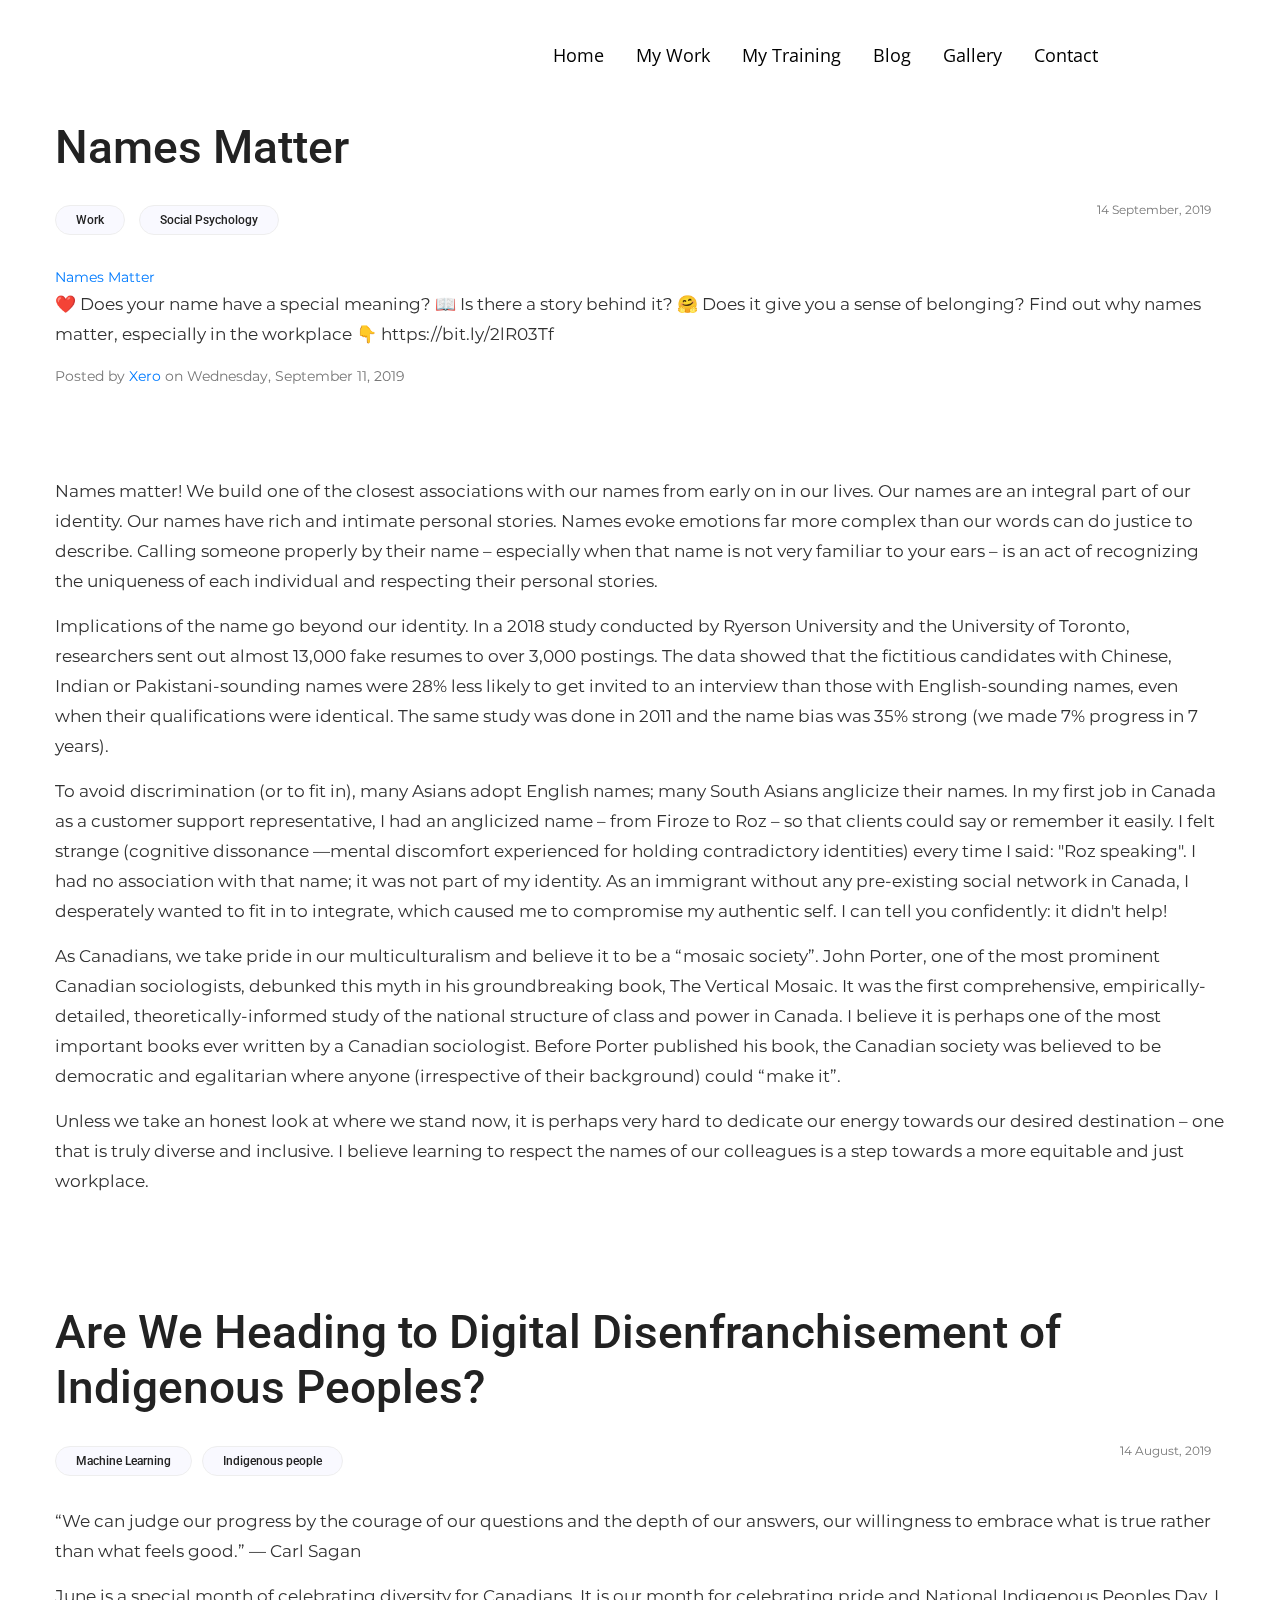
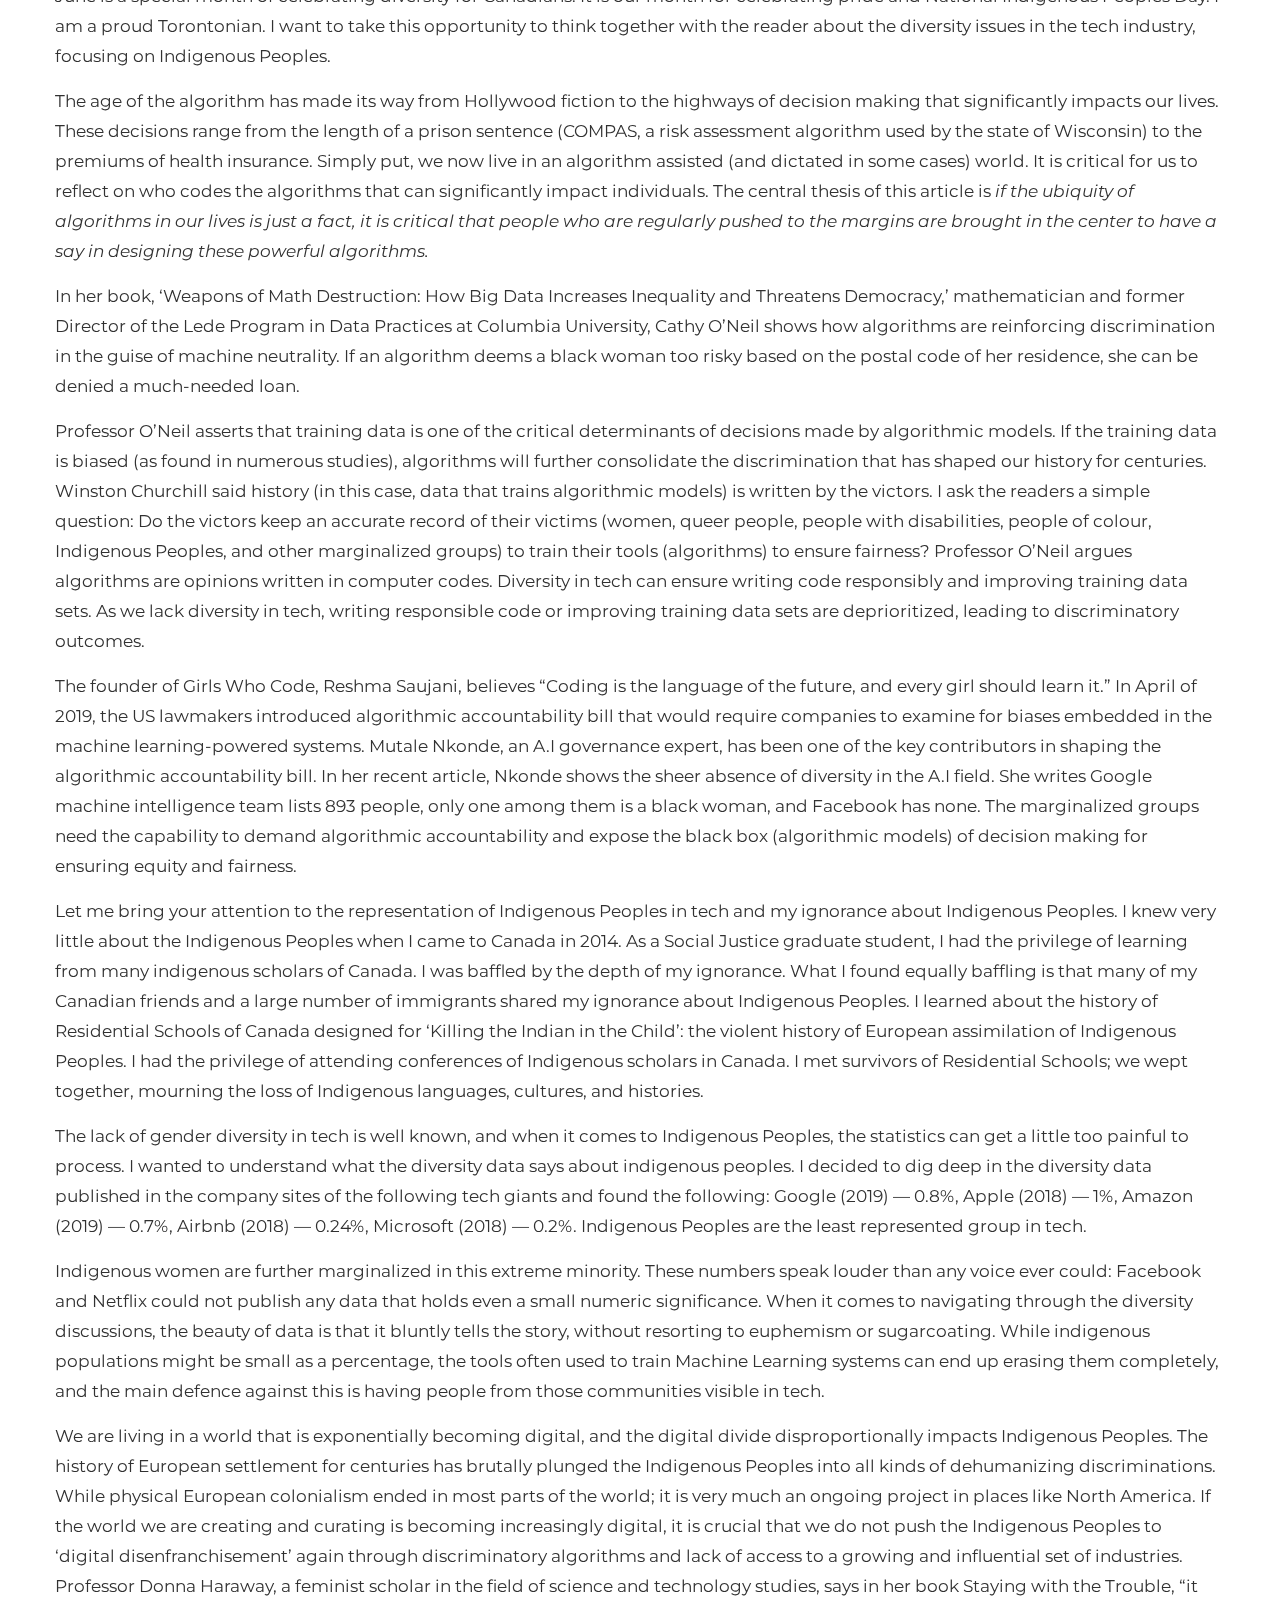
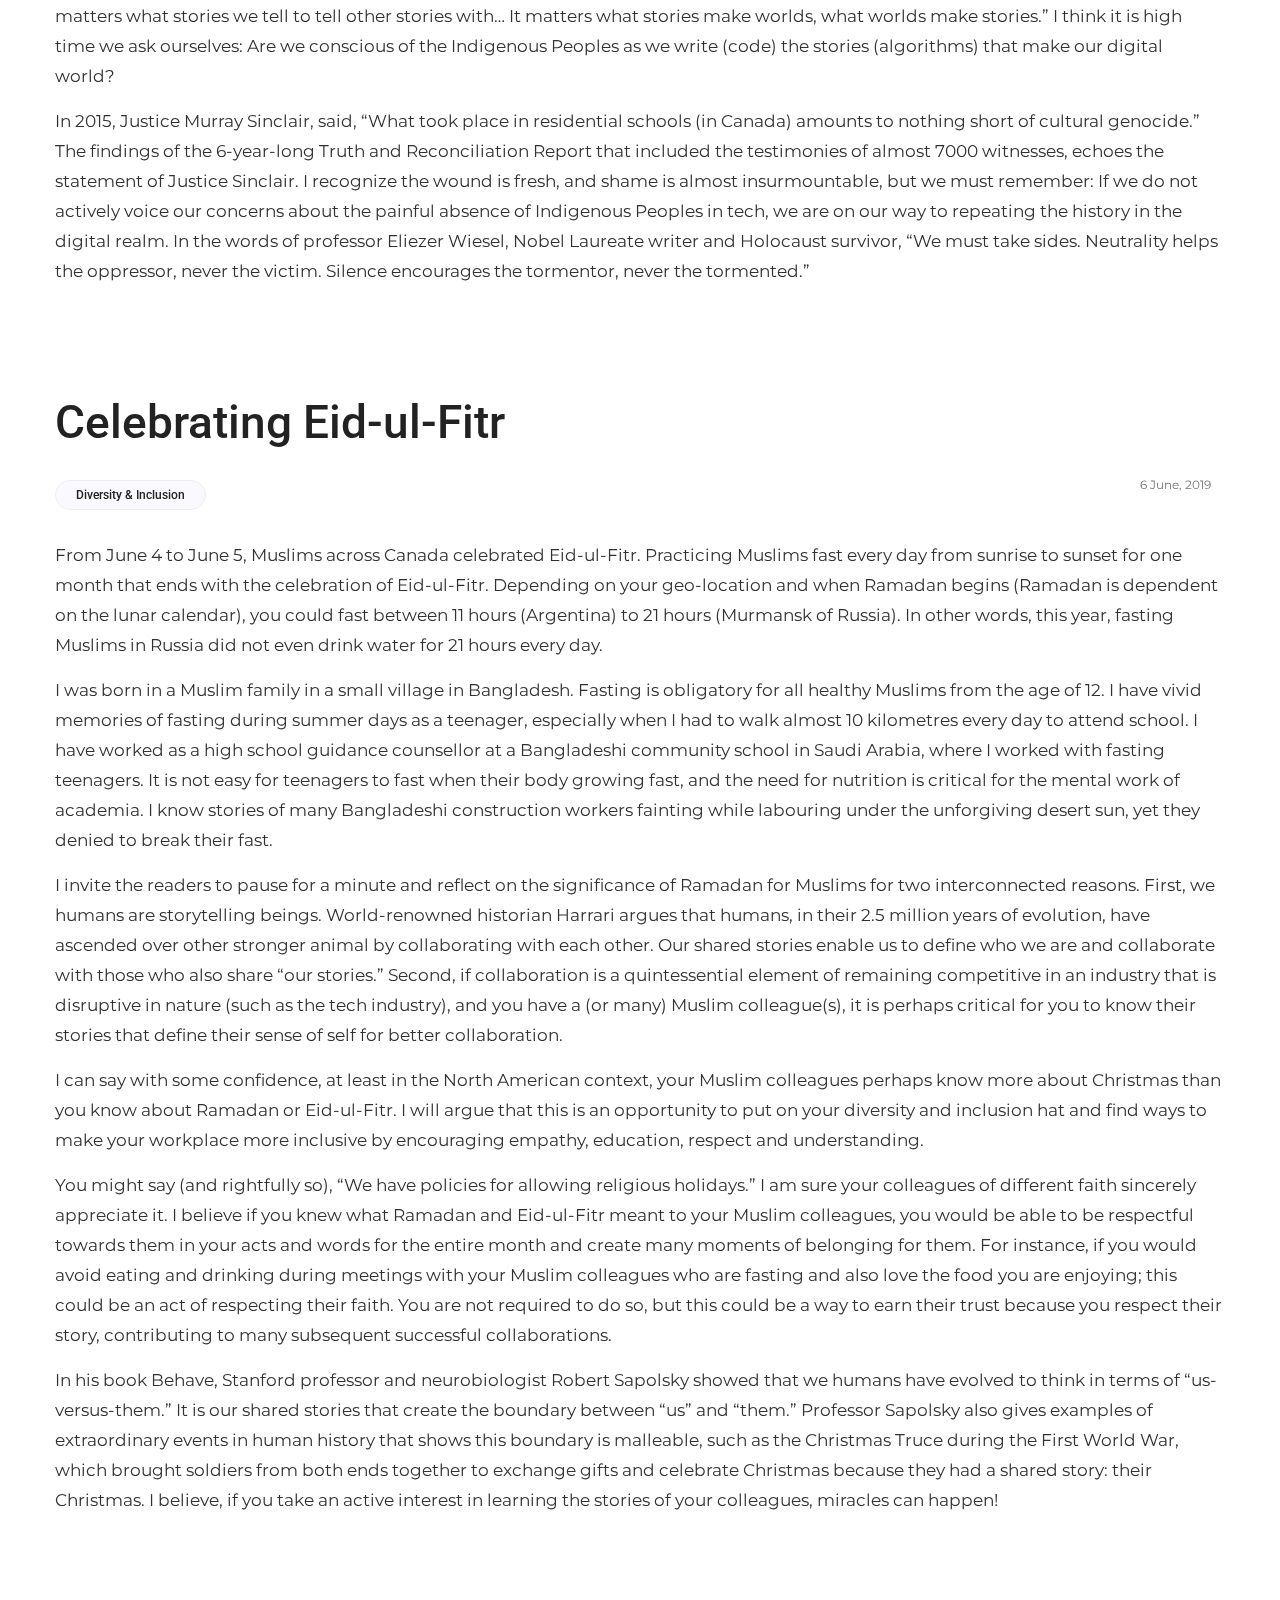
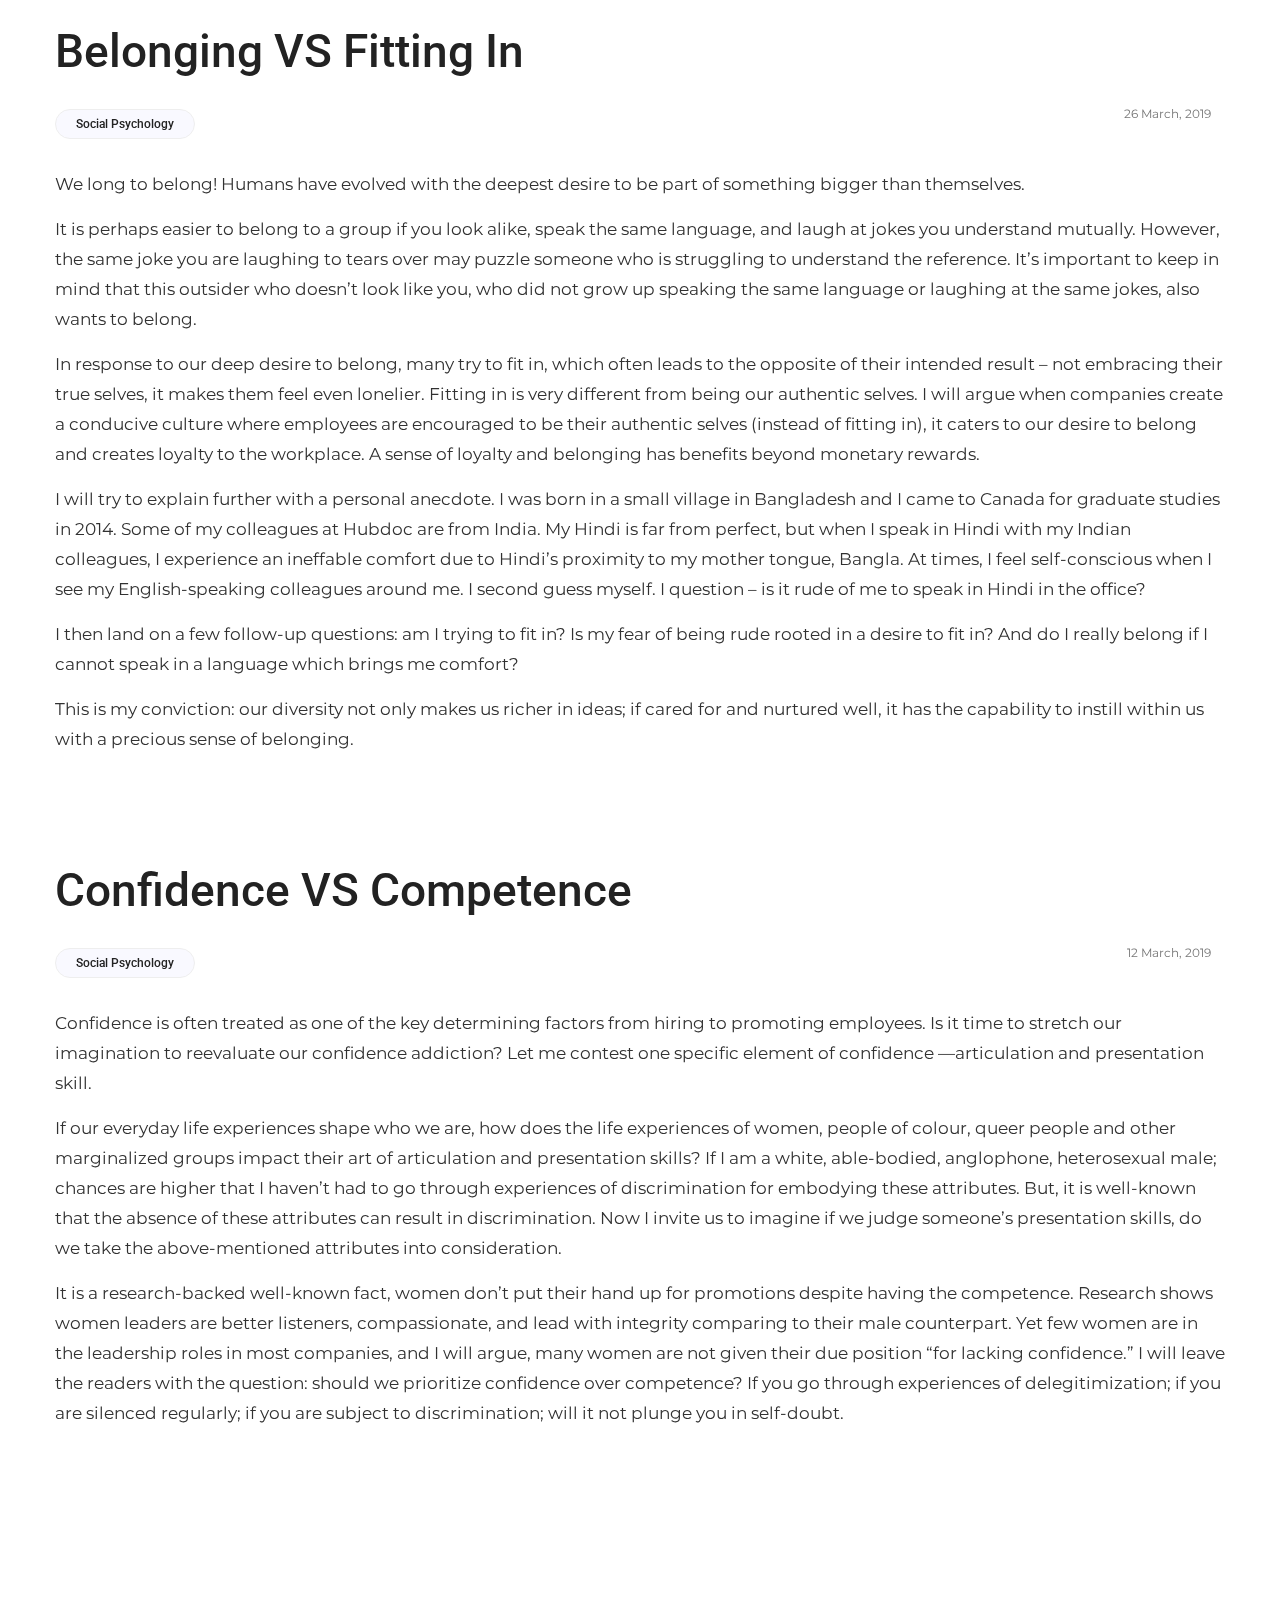
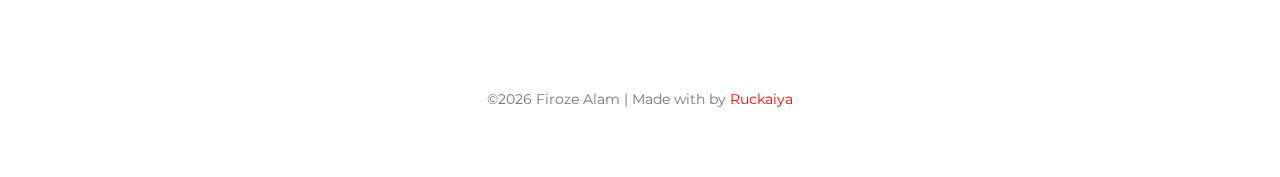
==== commit f9a84fd8: "Update blog.html" ====
--- a/blog.html
+++ b/blog.html
@@ -39,7 +39,7 @@
                     <li class="nav-item"><a class="nav-link" href="#">My Work</a></li>
                     <li class="nav-item"><a class="nav-link" href="#">My Training</a></li>
                     <li class="nav-item"><a class="nav-link" href="blog.html">Blog</a></li>
-                    <li class="nav-item"><a class="nav-link" href="#">Gallery</a></li>
+                    <li class="nav-item"><a class="nav-link" href="gallery.html">Gallery</a></li>
                     <li class="nav-item"><a class="nav-link" href="#">Contact</a></li>
 
                 </ul>
--- a/style.css
+++ b/style.css
@@ -4,12 +4,14 @@
 body {
   font-family: Montserrat;
 }
-header{
-    padding-left: 40px;
-} 
+
+.navbar {
+  position: unset;
+}
+
 /*hide all responsive-only elements*/
 .responsive {
-    display: none;
+  display: none;
 }
 
 nav {
@@ -27,40 +29,39 @@
   padding: 0;
   list-style: none;
 }
+
 nav ul li {
-  float: left;
-  margin-right: 20px;
-}
-
-nav ul li a {
+  padding-right: 12px;
+}
+
+#nav-font ul li a {
   color: #000;
   display: inline-block;
-  padding: 15px 15px;
+  padding: 15px 10px;
   text-decoration: none;
-  font-size: 15px;
+  font-size: 18px;
   font-family: "Open Sans", sans-serif;
 
 }
 
-nav ul li a:hover {
+#nav-font ul li a:hover {
   color: turquoise;
-  text-decoration: none;
 }
 
 .bar {
-    width: 30px;
-    height: 3px;
-    background-color: black;
-    margin: 6px 0;
-  }
+  width: 30px;
+  height: 3px;
+  background-color: black;
+  margin: 6px 0;
+}
 
 
 @media only screen and (max-width : 720px) {
   .responsive {
-      display: none;
-}
-  
-  
+    display: none;
+  }
+
+
   a.responsive {
     display: inline-block;
     float: right;
@@ -83,38 +84,49 @@
     float: none;
     border-bottom: 1px solid #fff;
   }
-  
-  nav ul li a { 
-    display: block; 
-    padding-left: 3%; 
-    
-  }
-}
-
-
-@media only screen and (max-width: 769px){
-    .img-column{
-        background-image: url(img/firozealam_2.png);
-        margin-left: 40px;
-        text-align: center;
-    }
-}
-
-@media only screen and (min-width: 769px){
-    img{
-        width: 35%;
-        margin-left: 20px;
-        position: fixed;
-        top: 70px;
-    }
-}
-
-@media only screen and (min-width: 1539px){
-  img{
-      width: 35%;
-      margin-left: 30px;
-      position: fixed;
-      top: 230px;
+
+  nav ul li a {
+    display: block;
+    padding-left: 3%;
+
+  }
+}
+
+
+@media only screen and (max-width: 769px) {
+  .img-column {
+    background-image: url(img/firozealam_2.png);
+    margin-left: 40px;
+    text-align: center;
+  }
+}
+
+@media only screen and (min-width: 767px) {
+  img {
+    width: 40%;
+    margin-left: 20px;
+    position: fixed;
+    top: 79px;
+  }
+}
+
+@media only screen and (min-width: 1260px) {
+  img {
+    width: 35%;
+    margin-left: 20px;
+    position: fixed;
+    top: 30px;
+  }
+}
+
+@media only screen and (min-width: 1539px) {
+  img {
+    width: 35%;
+    margin-left: 30px;
+    position: fixed;
+    top: 60px;
+    /* from 230px
+        newly from 120px */
   }
 }
 
@@ -122,9 +134,9 @@
 .passion-h2,
 .portfolio-h2,
 .contact-h2 {
-	position: relative;
-    margin: 8rem 0 10px 0;
-    font-weight: 600;
+  position: relative;
+  margin: 8rem 0 10px 0;
+  font-weight: 600;
 
 }
 
@@ -132,98 +144,102 @@
 .passion-h2:before,
 .portfolio-h2:before,
 .contact-h2:before {
-    font-family: serif;
-    font-weight: 900;
-    font-size: 8rem;
-	color: rgb(215, 247, 255);
-	position: absolute;
-    left: 0px;
-	z-index: -1;
-	content: "";
-	position: absolute;
-	top: -80px;
-	width: 100%;
+  font-family: serif;
+  font-weight: 900;
+  font-size: 8rem;
+  color: rgb(215, 247, 255);
+  position: absolute;
+  left: 0px;
+  z-index: -1;
+  content: "";
+  position: absolute;
+  top: -80px;
+  width: 100%;
 }
 
 .about-h2:before {
-	content: "about";
+  content: "about";
 }
 
 .passion-h2:before {
-	content: "passion";
+  content: "passion";
 }
 
 .portfolio-h2:before {
-	content: "portfolio";
+  content: "portfolio";
 }
 
 .contact-h2:before {
-	content: "let's talk";
-}
-
-@media only screen and (max-width:450px){
-
-    img{
-        margin: 0;
-        width: 100%;
-    }
-
-    .about-h2,
-.passion-h2,
-.portfolio-h2,
-.contact-h2 {
+  content: "let's talk";
+}
+
+@media only screen and (max-width:450px) {
+
+  img {
+    margin: 0;
+    width: 100%;
+  }
+
+  .about-h2,
+  .passion-h2,
+  .portfolio-h2,
+  .contact-h2 {
     font-size: 22px;
     margin-top: 70px;
     color: #333;
     font-style: initial;
 
-}
-    .about-h2:before,
-.passion-h2:before,
-.portfolio-h2:before,
-.contact-h2:before {
+  }
+
+  .about-h2:before,
+  .passion-h2:before,
+  .portfolio-h2:before,
+  .contact-h2:before {
     font-style: normal;
     font-family: serif;
     font-weight: 900;
     font-size: 4.5rem;
-	color: rgba(194, 243, 255, 0.884);
-	position: absolute;
+    color: rgba(194, 243, 255, 0.884);
+    position: absolute;
     left: 0px;
-	z-index: -1;
-	content: "";
-	position: absolute;
-	top: -48px;
-	width: 100%;
-}
-.about-h2:before {
-	content: "about";
-}
-
-.passion-h2:before {
-	content: "passion";
-}
-
-.portfolio-h2:before {
-	content: "portfolio";
-}
-
-.contact-h2:before {
-	content: "let's talk";
-}
+    z-index: -1;
+    content: "";
+    position: absolute;
+    top: -48px;
+    width: 100%;
+  }
+
+  .about-h2:before {
+    content: "about";
+  }
+
+  .passion-h2:before {
+    content: "passion";
+  }
+
+  .portfolio-h2:before {
+    content: "portfolio";
+  }
+
+  .contact-h2:before {
+    content: "let's talk";
+  }
 
 }
 
 .name {
-    font-size: 3rem;
-    margin-top: 26px;
-    margin-bottom: 10px;
-}
-
-.description{
-    line-height: 1.6;
-    font-size: 22px;
-    text-align: justify;
-    padding-top: 15px;
+  font-size: 2.8rem;
+  margin-top: 26px;
+  margin-bottom: 10px;
+  font-family: "Open Sans", sans-serif;
+  font-weight: 600;
+}
+
+.description {
+  line-height: 1.6;
+  font-size: 20px;
+  text-align: justify;
+  padding-top: 15px;
 }
 
 @media (max-width:600px) {
@@ -233,10 +249,11 @@
 }
 
 /* AREAS OF INTEREST */
-.passion ul{
-    padding-top: 50px;
-}
-.passion ul li{
+.passion ul {
+  padding-top: 50px;
+}
+
+.passion ul li {
   font-size: 22px;
   padding-top: 10px;
 }
--- a/blog.css
+++ b/blog.css
@@ -1,5 +1,6 @@
 /*=================== fonts ====================*/
 @import url("https://fonts.googleapis.com/css?family=Open+Sans:400,600,700|Roboto:300,400,500,700");
+
 /*---------------------------------------------------- */
 /*----------------------------------------------------*/
 .list {
@@ -15,7 +16,8 @@
   transition: all 0.3s ease-in-out;
 }
 
-a:hover, a:focus {
+a:hover,
+a:focus {
   text-decoration: none;
   outline: none;
 }
@@ -32,7 +34,12 @@
   color: #777777;
 }
 
-h1, h2, h3, h4, h5, h6 {
+h1,
+h2,
+h3,
+h4,
+h5,
+h6 {
   font-family: "Roboto", sans-serif;
   font-weight: 500;
 }
@@ -78,6 +85,7 @@
 
 .blog-container {
   margin-bottom: 4rem;
+  width: 100%;
 }
 
 .main_blog_details h4 {
@@ -86,6 +94,14 @@
   color: #222222;
   margin-bottom: 20px;
   margin-top: 30px;
+  width: 100%;
+}
+
+@media (max-width:426px) {
+  .main_blog_details h4 {
+    font-size: 36px;
+
+  }
 }
 
 .main_blog_details .user_details {
@@ -150,7 +166,7 @@
 }
 
 .main_blog_details p {
-  font-size: 18px;
+  font-size: 17px;
   color: #313131;
   margin-bottom: 15px;
   line-height: 30px;
@@ -218,4 +234,3 @@
 .fa-heart {
   color: red;
 }
-
